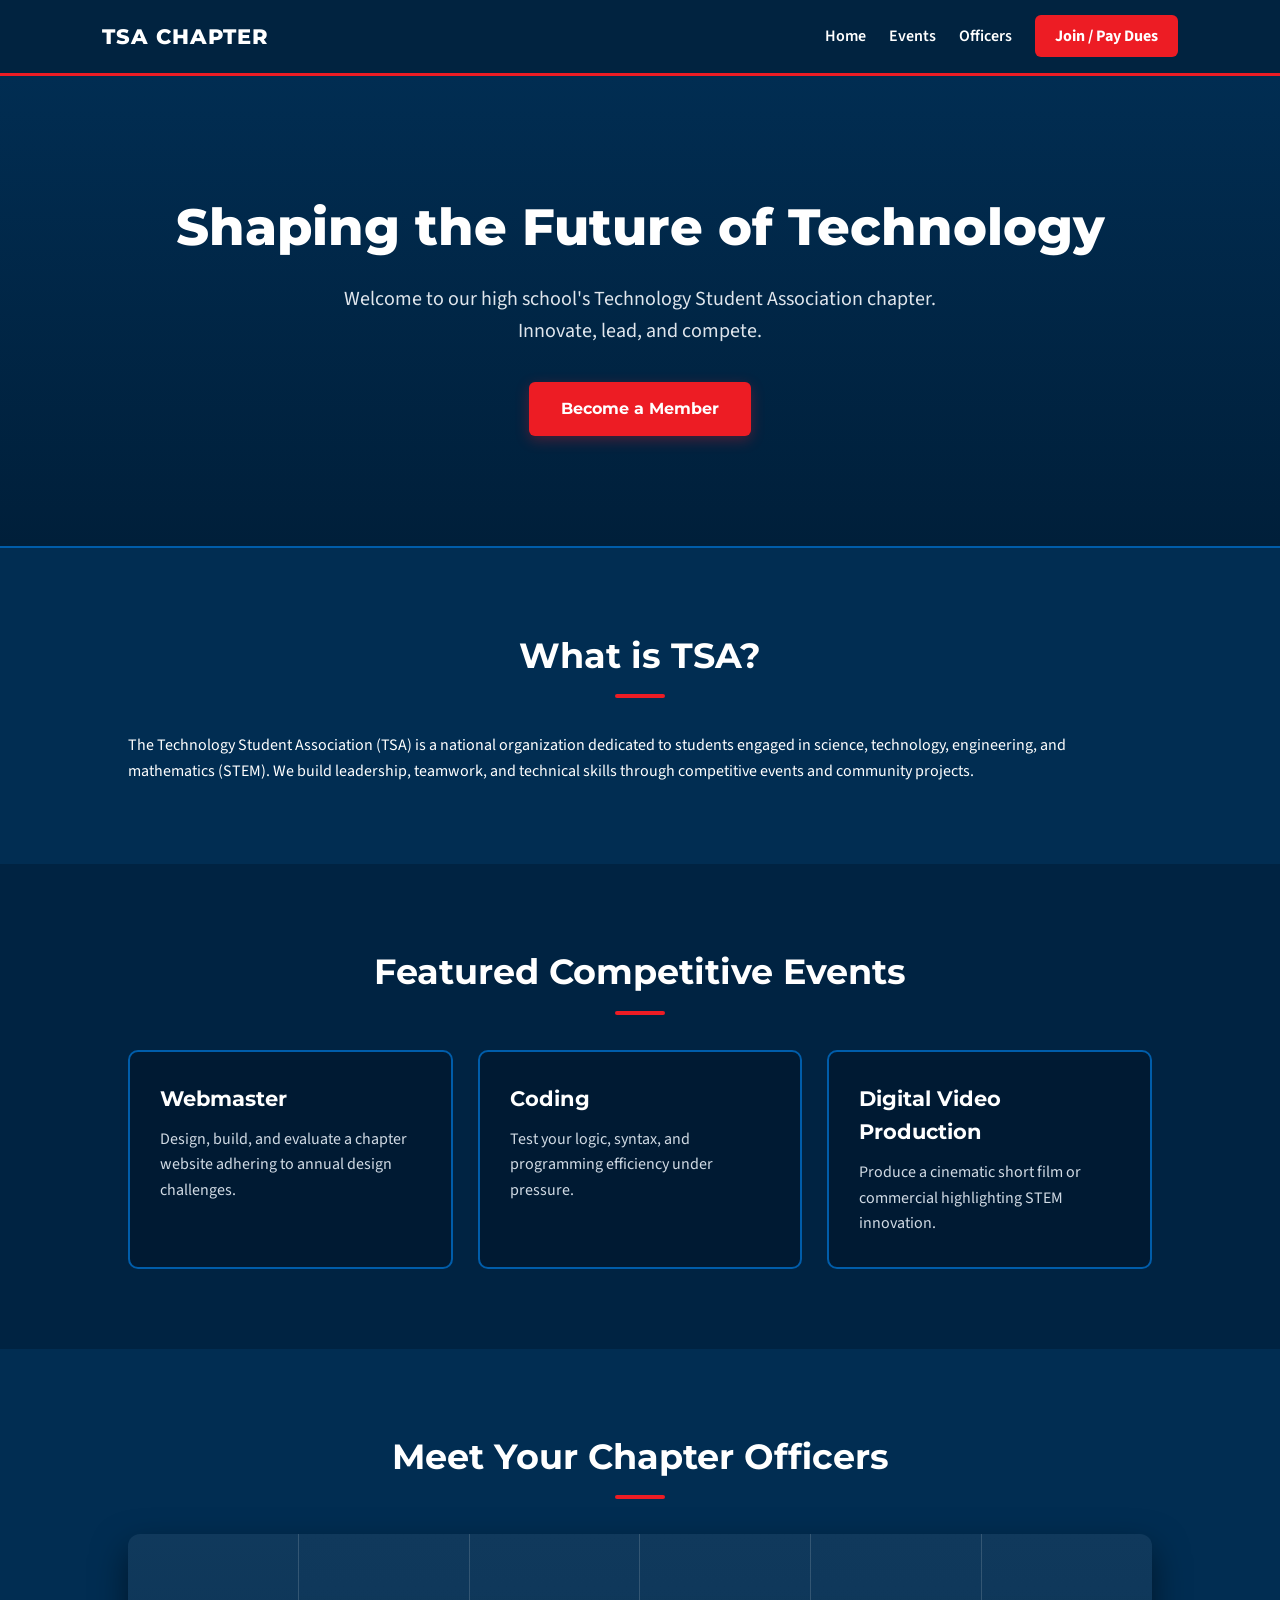
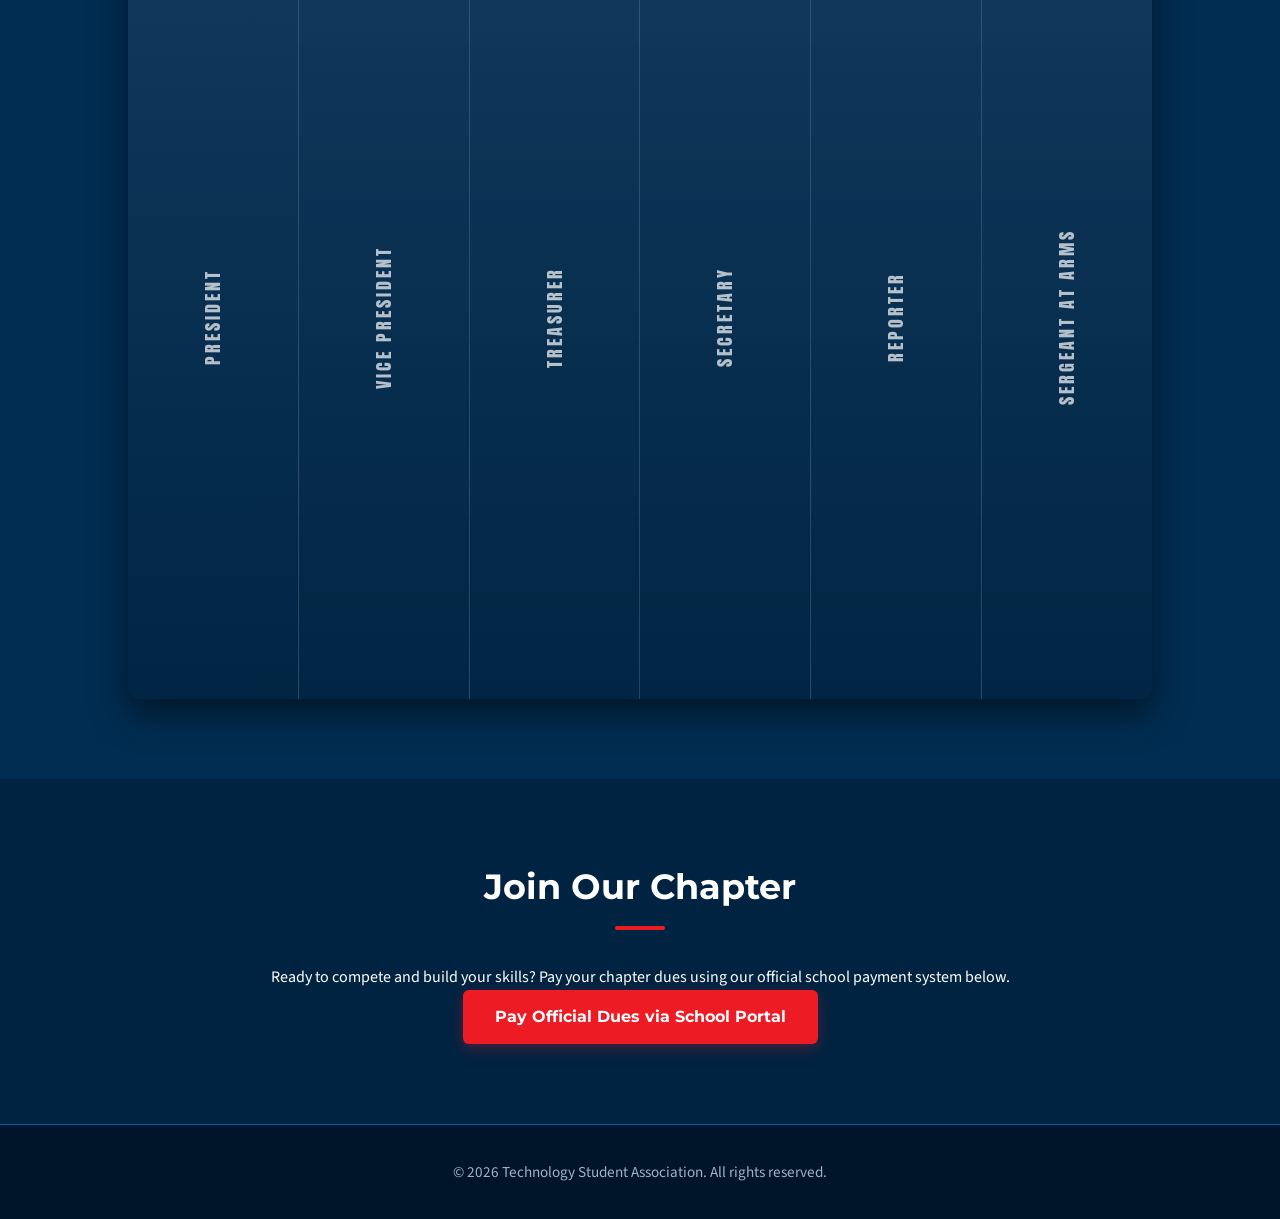
==== index.html @ 3454624b "photos" ====
<!DOCTYPE html>
<html lang="en">
<head>
    <meta charset="UTF-8">
    <meta name="viewport" content="width=device-width, initial-scale=1.0">
    <title>TSA Chapter | Technology Student Association</title>
    <link rel="stylesheet" href="style.css">
</head>
<body>

    <header>
        <div class="logo">TSA Chapter</div>
        <nav>
            <a href="index.html">Home</a>
            <a href="events.html">Events</a>
            <a href="index.html#officers">Officers</a>
            <a href="index.html#join" class="btn-join">Join / Pay Dues</a>
        </nav>
    </header>

    <section id="home" class="hero">
        <h1>Shaping the Future of Technology</h1>
        <p>Welcome to our high school's Technology Student Association chapter. Innovate, lead, and compete.</p>
        <a href="#join" class="btn-main">Become a Member</a>
    </section>

    <section id="about" class="container">
        <h2>What is TSA?</h2>
        <p>The Technology Student Association (TSA) is a national organization dedicated to students engaged in science, technology, engineering, and mathematics (STEM). We build leadership, teamwork, and technical skills through competitive events and community projects.</p>
    </section>

    <section id="events" class="container alt-bg">
        <h2>Featured Competitive Events</h2>
        <div class="grid">
            <div class="card">
                <h3>Webmaster</h3>
                <p>Design, build, and evaluate a chapter website adhering to annual design challenges.</p>
            </div>
            <div class="card">
                <h3>Coding</h3>
                <p>Test your logic, syntax, and programming efficiency under pressure.</p>
            </div>
            <div class="card">
                <h3>Digital Video Production</h3>
                <p>Produce a cinematic short film or commercial highlighting STEM innovation.</p>
            </div>
        </div>
    </section>

    <section id="officers" class="container">
        <h2>Meet Your Chapter Officers</h2>
        
        <div class="officer-showcase">
            <div class="officer" onclick="expandOfficer(this)">
                <div class="white-bar"></div>
                <div class="photo" style="background-image:url('https://images.unsplash.com/photo-1573496359142-b8d87734a5a2?auto=format&fit=crop&w=800&q=80');"></div>
                <div class="vertical-name">PRESIDENT</div>
                <div class="content">
                    <div class="title-panel">
                        <div class="name">Grace Tapia</div>
                        <div class="role">President</div>
                    </div>
                </div>
                <div class="close" onclick="event.stopPropagation(); closeOfficers()">X</div>
            </div>

            <div class="officer" onclick="expandOfficer(this)">
                <div class="white-bar"></div>
                <div class="photo" style="background-image:url('https://i.postimg.cc/PJPdHzgS/32671979-28aa-4b53-8c43-91d3067b9c12.png?auto=format&fit=crop&w=800&q=80');"></div>
                <div class="vertical-name">VICE PRESIDENT</div>
                <div class="content">
                    <div class="title-panel">
                        <div class="name">Prisha Patel</div>
                        <div class="role">Vice President</div>
                    </div>
                </div>
                <div class="close" onclick="event.stopPropagation(); closeOfficers()">X</div>
            </div>

            <div class="officer" onclick="expandOfficer(this)">
                <div class="white-bar"></div>
                <div class="photo" style="background-image:url('https://images.unsplash.com/photo-1507003211169-0a1dd7228f2d?auto=format&fit=crop&w=800&q=80');"></div>
                <div class="vertical-name">TREASURER</div>
                <div class="content">
                    <div class="title-panel">
                        <div class="name">Akshay Patel</div>
                        <div class="role">Treasurer</div>
                    </div>
                </div>
                <div class="close" onclick="event.stopPropagation(); closeOfficers()">X</div>
            </div>

            <div class="officer" onclick="expandOfficer(this)">
                <div class="white-bar"></div>
                <div class="photo" style="background-image:url('https://i.postimg.cc/9fb2qnV7/image.png?auto=format&fit=crop&w=800&q=80');"></div>
                <div class="vertical-name">SECRETARY</div>
                <div class="content">
                    <div class="title-panel">
                        <div class="name">Husain Rasool</div>
                        <div class="role">Secretary</div>
                    </div>
                </div>
                <div class="close" onclick="event.stopPropagation(); closeOfficers()">X</div>
            </div>

            <div class="officer" onclick="expandOfficer(this)">
                <div class="white-bar"></div>
                <div class="photo" style="background-image:url('https://i.postimg.cc/13mXCqK6/9e924954-4f32-4fdc-8850-41e806fdef9a.png?auto=format&fit=crop&w=800&q=80');"></div>
                <div class="vertical-name">REPORTER</div>
                <div class="content">
                    <div class="title-panel">
                        <div class="name">Akaash Patel</div>
                        <div class="role">Reporter</div>
                    </div>
                </div>
                <div class="close" onclick="event.stopPropagation(); closeOfficers()">X</div>
            </div>

            <div class="officer" onclick="expandOfficer(this)">
                <div class="white-bar"></div>
                <div class="photo" style="background-image:url('https://images.unsplash.com/photo-1534528741775-53994a69daeb?auto=format&fit=crop&w=800&q=80');"></div>
                <div class="vertical-name">SERGEANT AT ARMS</div>
                <div class="content">
                    <div class="title-panel">
                        <div class="name">Sayana Yessimseitova</div>
                        <div class="role">Sergeant At Arms</div>
                    </div>
                </div>
                <div class="close" onclick="event.stopPropagation(); closeOfficers()">X</div>
            </div>
        </div>
    </section>

    <section id="join" class="container alt-bg text-center">
        <h2>Join Our Chapter</h2>
        <p>Ready to compete and build your skills? Pay your chapter dues using our official school payment system below.</p>
        <a href="#" target="_blank" class="btn-main">Pay Official Dues via School Portal</a>
    </section>

    <footer>
        <p>&copy; 2026 Technology Student Association. All rights reserved.</p>
    </footer>

</body>
</html>
---- style.css ----
/* Import Fonts: Source Sans 3, Montserrat, and Anton */
@import url('https://fonts.googleapis.com/css2?family=Anton&family=Montserrat:wght@600;700;800&family=Source+Sans+3:ital,wght@0,300;0,400;0,600;1,400&display=swap');

/* Global Styles */
* {
    margin: 0;
    padding: 0;
    box-sizing: border-box;
}

body {
    background-color: #012d52; /* Primary Deep Blue Background */
    color: #ffffff;            /* White Main Text */
    font-family: 'Source Sans 3', -apple-system, BlinkMacSystemFont, sans-serif;
    line-height: 1.6;
}

/* Headings use the Proxima Nova style font */
h1, h2, h3, h4, h5, h6, .logo {
    font-family: 'Montserrat', -apple-system, BlinkMacSystemFont, sans-serif;
}

/* Header & Navigation */
header {
    display: flex;
    justify-content: space-between;
    align-items: center;
    padding: 20px 8%;
    background-color: #012340; /* Slightly darker shade for header contrast */
    border-bottom: 3px solid #ed1c24; /* Red Accent Line */
    position: sticky;
    top: 0;
    z-index: 100;
}

.logo {
    font-weight: 800;
    font-size: 1.3rem;
    color: #ffffff;
    letter-spacing: 1px;
    text-transform: uppercase;
}

nav a {
    color: #ffffff;
    text-decoration: none;
    margin-left: 20px;
    font-size: 1rem;
    font-weight: 600;
    transition: color 0.2s ease;
}

nav a:hover {
    color: #ed1c24; /* Red hover accent */
}

.btn-join {
    background-color: #ed1c24; /* Primary Red Accent */
    color: #ffffff !important;
    padding: 10px 20px;
    border-radius: 6px;
    font-weight: 700;
    transition: background 0.2s ease, transform 0.2s ease;
}

.btn-join:hover {
    background-color: #c4131a;
    transform: translateY(-1px);
}

/* Hero Section */
.hero {
    padding: 110px 20px;
    text-align: center;
    background: linear-gradient(180deg, #012d52 0%, #001f3a 100%);
    border-bottom: 2px solid #005daa; /* Secondary Blue Accent */
}

.hero h1 {
    font-size: 3.2rem;
    font-weight: 800;
    margin-bottom: 15px;
    color: #ffffff;
}

.hero p {
    font-size: 1.25rem;
    color: #e0e6ed;
    max-width: 650px;
    margin: 0 auto 35px auto;
}

/* Buttons */
.btn-main {
    display: inline-block;
    background-color: #ed1c24; /* Red Accent */
    color: #ffffff;
    padding: 14px 32px;
    border-radius: 6px;
    text-decoration: none;
    font-family: 'Montserrat', sans-serif;
    font-weight: 700;
    font-size: 1rem;
    box-shadow: 0 4px 14px rgba(237, 28, 36, 0.3);
    transition: background 0.2s ease, transform 0.2s ease;
}

.btn-main:hover {
    background-color: #c4131a;
    transform: translateY(-2px);
}

/* Containers & Layout */
.container {
    padding: 80px 10%;
}

.alt-bg {
    background-color: #002342; /* Soft contrast tone for sections */
}

.text-center {
    text-align: center;
}

h2 {
    font-size: 2.2rem;
    font-weight: 700;
    margin-bottom: 35px;
    text-align: center;
    color: #ffffff;
    position: relative;
}

/* Red accent bar under section titles */
h2::after {
    content: '';
    display: block;
    width: 50px;
    height: 4px;
    background-color: #ed1c24;
    margin: 10px auto 0 auto;
    border-radius: 2px;
}

/* Cards Grid */
.grid {
    display: grid;
    grid-template-columns: repeat(auto-fit, minmax(280px, 1fr));
    gap: 25px;
}

.card {
    background-color: #001a33;
    padding: 30px;
    border-radius: 10px;
    border: 2px solid #005daa; /* Secondary Blue Accent Border */
    transition: transform 0.2s ease, border-color 0.2s ease, box-shadow 0.2s ease;
}

.card:hover {
    transform: translateY(-4px);
    border-color: #ed1c24; /* Switches to Red Accent on hover */
    box-shadow: 0 8px 20px rgba(0, 0, 0, 0.3);
}

.card h3 {
    margin-bottom: 12px;
    color: #ffffff;
    font-size: 1.3rem;
}

.card p {
    color: #d1dbe5;
    font-size: 1rem;
}

/* Footer */
footer {
    text-align: center;
    padding: 35px;
    background-color: #001529;
    color: #a0b2c6;
    font-size: 0.95rem;
    border-top: 1px solid #005daa;
}

/* --- New Event Page Specific Styles --- */

/* Utility Classes for JS toggling */
.hidden {
    display: none !important;
}

.fade-enter {
    animation: fadeIn 0.4s ease-out forwards;
}

@keyframes fadeIn {
    from {
        opacity: 0;
        transform: translateY(15px);
    }
    to {
        opacity: 1;
        transform: translateY(0);
    }
}

/* Category Card Click State */
.category-card {
    cursor: pointer;
}

/* The Red Accent Tag */
.tag-red {
    display: inline-block;
    background-color: #ed1c24;
    color: #ffffff;
    padding: 4px 10px;
    border-radius: 4px;
    font-size: 0.75rem;
    font-weight: 800;
    letter-spacing: 0.5px;
    margin-bottom: 15px;
    text-transform: uppercase;
}

/* Event Specific Details (Bullet Points) */
.event-details p {
    font-size: 0.95rem;
    margin-bottom: 8px;
    line-height: 1.4;
    color: #d1dbe5;
}

.event-details strong {
    color: #ffffff;
}

/* Back Button */
.back-btn {
    background: none;
    border: none;
    color: #005daa;
    font-size: 1.1rem;
    cursor: pointer;
    font-family: 'Montserrat', sans-serif;
    font-weight: 700;
    margin-bottom: 25px;
    transition: color 0.2s ease, transform 0.2s ease;
}

.back-btn:hover {
    color: #ed1c24;
    transform: translateX(-4px);
}

/* --- Cinematic Officer Showcase --- */
.officer-showcase {
    display: flex;
    width: 100%;
    height: 85vh; /* 85% of the screen height */
    border-radius: 12px;
    overflow: hidden;
    box-shadow: 0 15px 35px rgba(0,0,0,0.5);
}

.officer {
    flex: 1;
    position: relative;
    overflow: hidden;
    cursor: pointer;
    transition: flex .55s cubic-bezier(.77,0,.18,1);
    background: linear-gradient(180deg, rgba(255,255,255,.06), rgba(0,0,0,.18));
    border-left: 1px solid rgba(255,255,255,.15);
}

.officer:first-child {
    border-left: none;
}

/* Expand on Hover OR Click */
.officer:hover, .officer.active {
    flex: 4;
}

.officer.inactive {
    flex: .65;
}

.photo {
    position: absolute;
    inset: 0;
    background-size: cover;
    background-position: center 20%;
    filter: brightness(.55) grayscale(40%);
    transition: .45s;
    z-index: 1;
}

/* Adjust photo brightness when expanded */
.officer:hover .photo, .officer.active .photo {
    filter: brightness(.45) grayscale(0%);
}

.white-bar {
    position: absolute;
    left: 0;
    top: 0;
    width: 4px;
    height: 100%;
    background: #ed1c24; /* Swapped to TSA Red */
    opacity: 0;
    transition: .3s;
    z-index: 2;
}

/* Hide the red bar when expanded */
.officer:hover .white-bar, .officer.active .white-bar {
    opacity: 0;
}

.vertical-name {
    position: absolute;
    left: 50%;
    top: 50%;
    transform: translate(-50%,-50%) rotate(-90deg);
    white-space: nowrap;
    font-family: 'Anton', sans-serif;
    letter-spacing: 3px;
    font-size: 1.1rem;
    color: rgba(255,255,255,.7);
    transition: .35s;
    pointer-events: none;
    z-index: 2;
}

/* Hide the vertical role text when expanded */
.officer:hover .vertical-name, .officer.active .vertical-name {
    opacity: 0;
}

.content {
    position: absolute;
    left: 0;
    right: 0;
    bottom: 0;
    opacity: 0;
    transition: .35s;
    pointer-events: none;
    z-index: 3;
    transform: translateY(20px);
}

/* Reveal the Name/Role panel when expanded */
.officer:hover .content, .officer.active .content {
    opacity: 1;
    pointer-events: auto;
    transform: translateY(0);
}

.title-panel {
    background: rgba(1, 45, 82, 0.95); /* TSA Dark Blue */
    padding: 20px;
    border-top: 3px solid #ed1c24;
}

.title-panel .name {
    font-family: 'Anton', sans-serif;
    color: white;
    font-size: 2rem;
    letter-spacing: 1.5px;
    text-transform: uppercase;
    line-height: 1;
}

.title-panel .role {
    font-family: 'Montserrat', sans-serif;
    font-weight: 700;
    margin-top: 5px;
    font-size: 0.85rem;
    letter-spacing: 3px;
    text-transform: uppercase;
    color: #ed1c24; /* Red accent */
}

.close {
    position: absolute;
    top: 15px;
    right: 15px;
    width: 35px;
    height: 35px;
    border-radius: 50%;
    background: #ed1c24;
    color: white;
    display: flex;
    align-items: center;
    justify-content: center;
    font-family: 'Montserrat', sans-serif;
    font-size: 16px;
    font-weight: bold;
    opacity: 0;
    transition: .3s;
    z-index: 4;
    cursor: pointer;
    box-shadow: 0 4px 10px rgba(0,0,0,0.3);
}

.officer.active .close {
    opacity: 1;
}
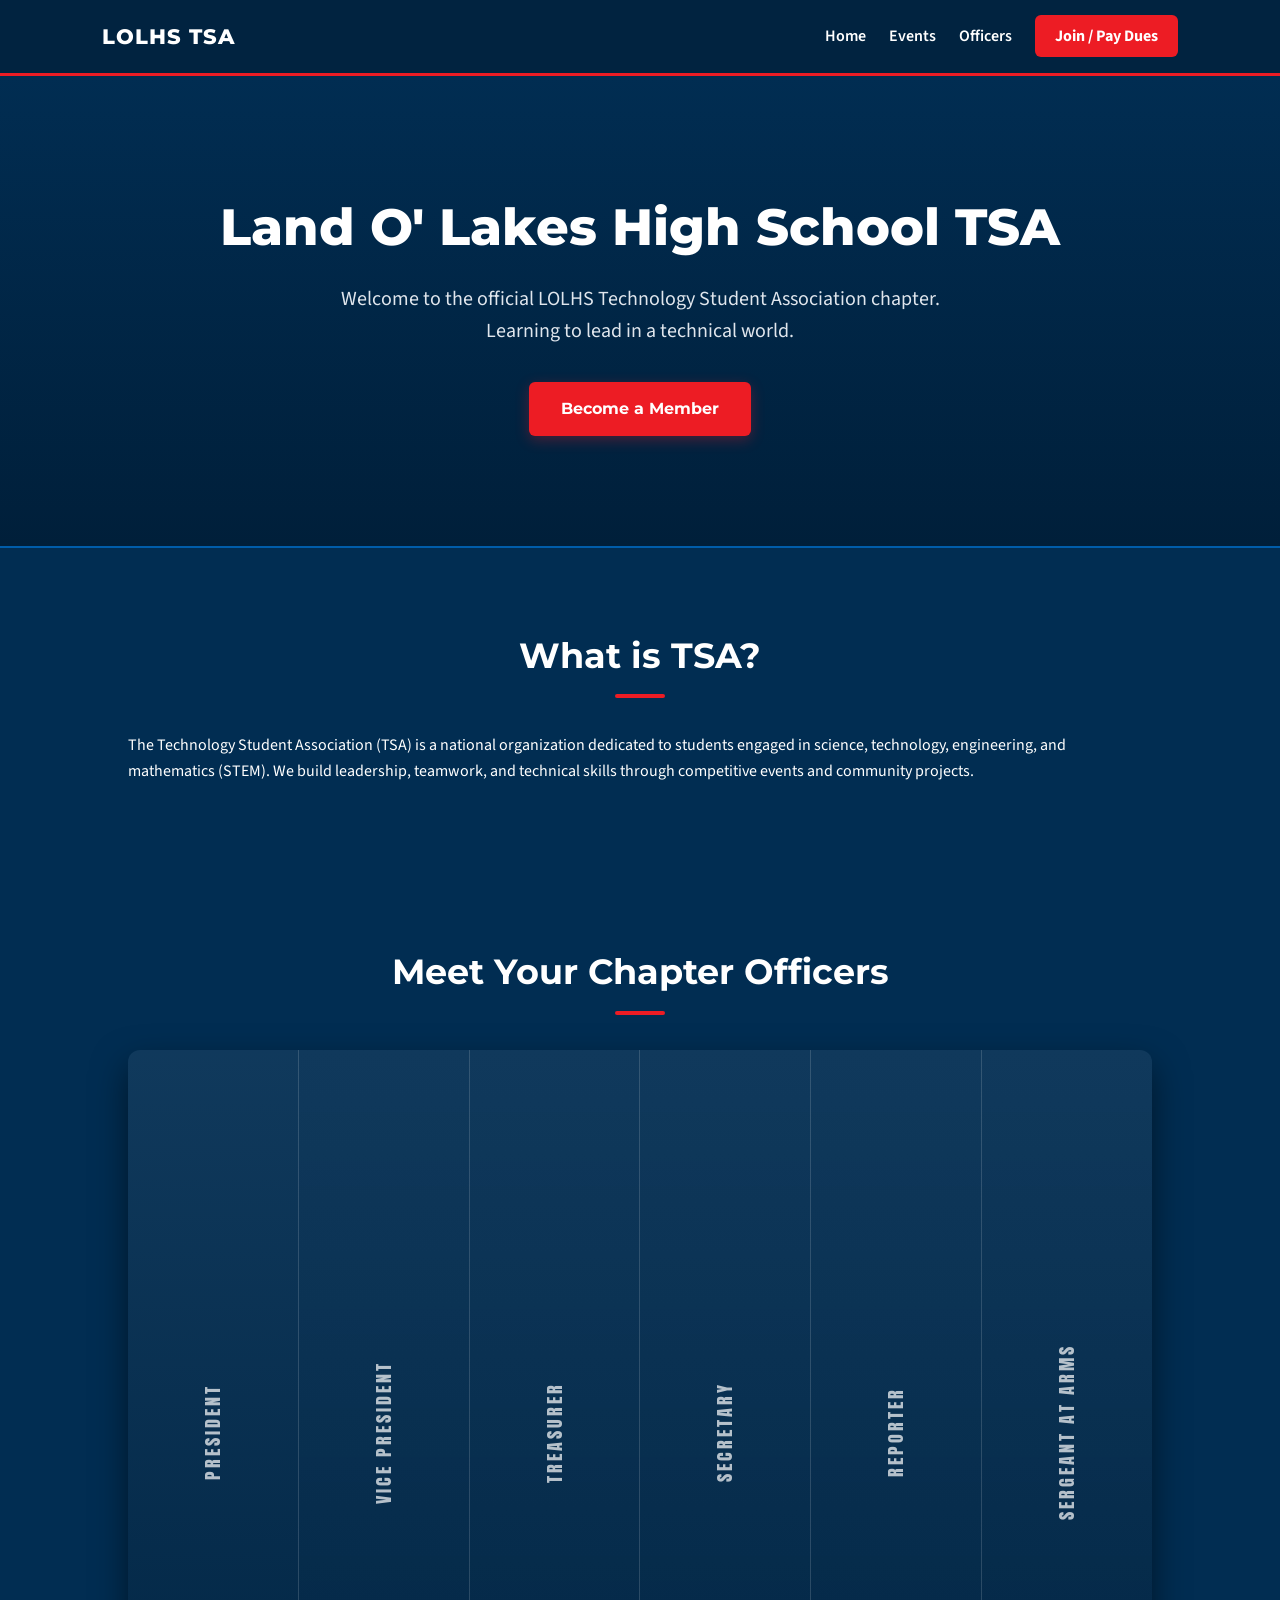
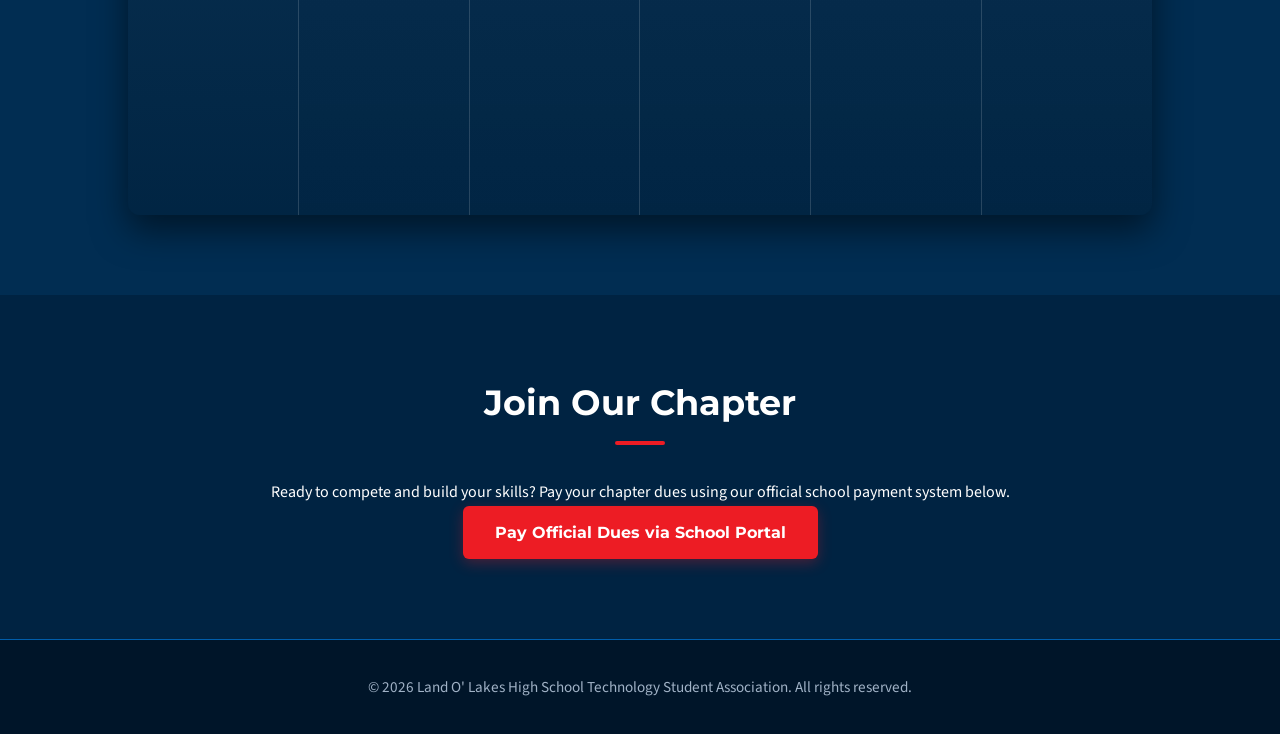
==== commit 5f67917e: "rebranded" ====
--- a/index.html
+++ b/index.html
@@ -3,13 +3,13 @@
 <head>
     <meta charset="UTF-8">
     <meta name="viewport" content="width=device-width, initial-scale=1.0">
-    <title>TSA Chapter | Technology Student Association</title>
+    <title>LOLHS TSA | Land O' Lakes High School</title>
     <link rel="stylesheet" href="style.css">
 </head>
 <body>
 
     <header>
-        <div class="logo">TSA Chapter</div>
+        <div class="logo">LOLHS TSA</div>
         <nav>
             <a href="index.html">Home</a>
             <a href="events.html">Events</a>
@@ -19,32 +19,14 @@
     </header>
 
     <section id="home" class="hero">
-        <h1>Shaping the Future of Technology</h1>
-        <p>Welcome to our high school's Technology Student Association chapter. Innovate, lead, and compete.</p>
+        <h1>Land O' Lakes High School TSA</h1>
+        <p>Welcome to the official LOLHS Technology Student Association chapter. Learning to lead in a technical world.</p>
         <a href="#join" class="btn-main">Become a Member</a>
     </section>
 
     <section id="about" class="container">
         <h2>What is TSA?</h2>
         <p>The Technology Student Association (TSA) is a national organization dedicated to students engaged in science, technology, engineering, and mathematics (STEM). We build leadership, teamwork, and technical skills through competitive events and community projects.</p>
-    </section>
-
-    <section id="events" class="container alt-bg">
-        <h2>Featured Competitive Events</h2>
-        <div class="grid">
-            <div class="card">
-                <h3>Webmaster</h3>
-                <p>Design, build, and evaluate a chapter website adhering to annual design challenges.</p>
-            </div>
-            <div class="card">
-                <h3>Coding</h3>
-                <p>Test your logic, syntax, and programming efficiency under pressure.</p>
-            </div>
-            <div class="card">
-                <h3>Digital Video Production</h3>
-                <p>Produce a cinematic short film or commercial highlighting STEM innovation.</p>
-            </div>
-        </div>
     </section>
 
     <section id="officers" class="container">
@@ -138,7 +120,7 @@
     </section>
 
     <footer>
-        <p>&copy; 2026 Technology Student Association. All rights reserved.</p>
+        <p>&copy; 2026 Land O' Lakes High School Technology Student Association. All rights reserved.</p>
     </footer>
 
 </body>
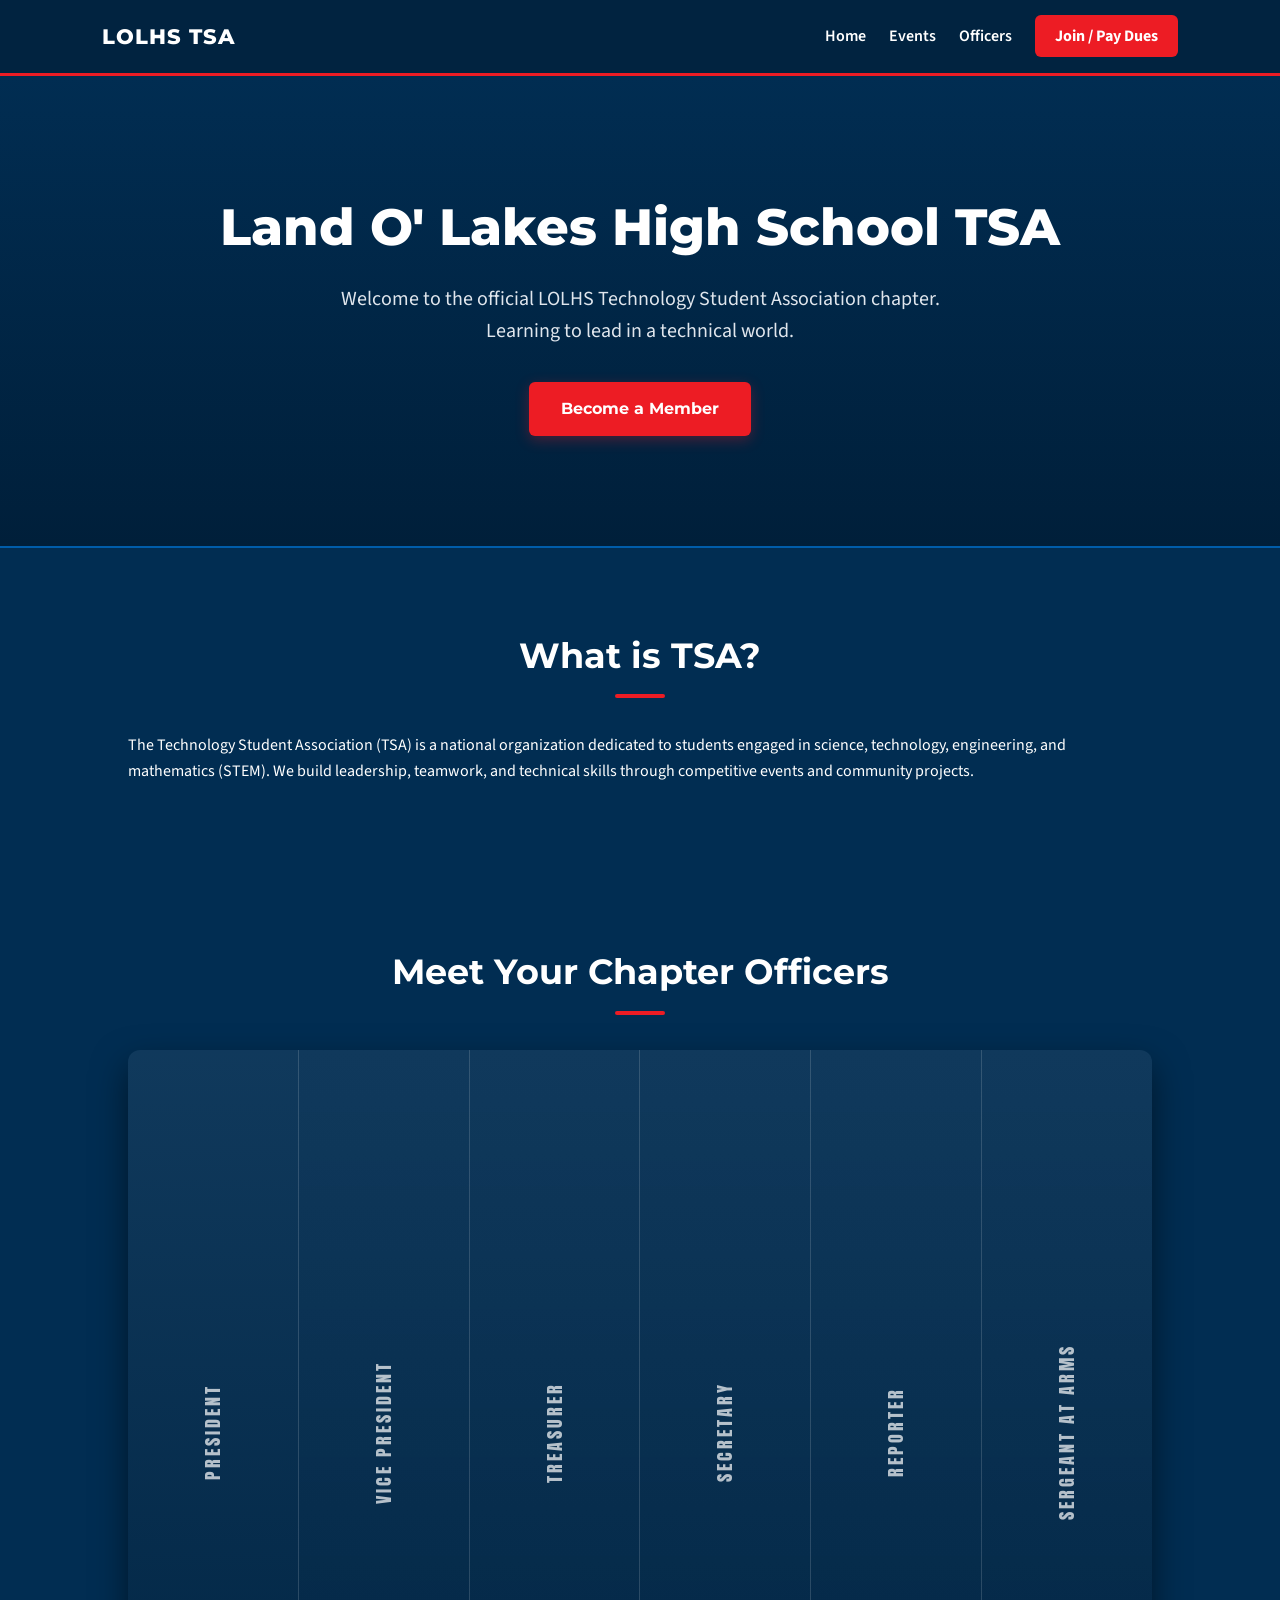
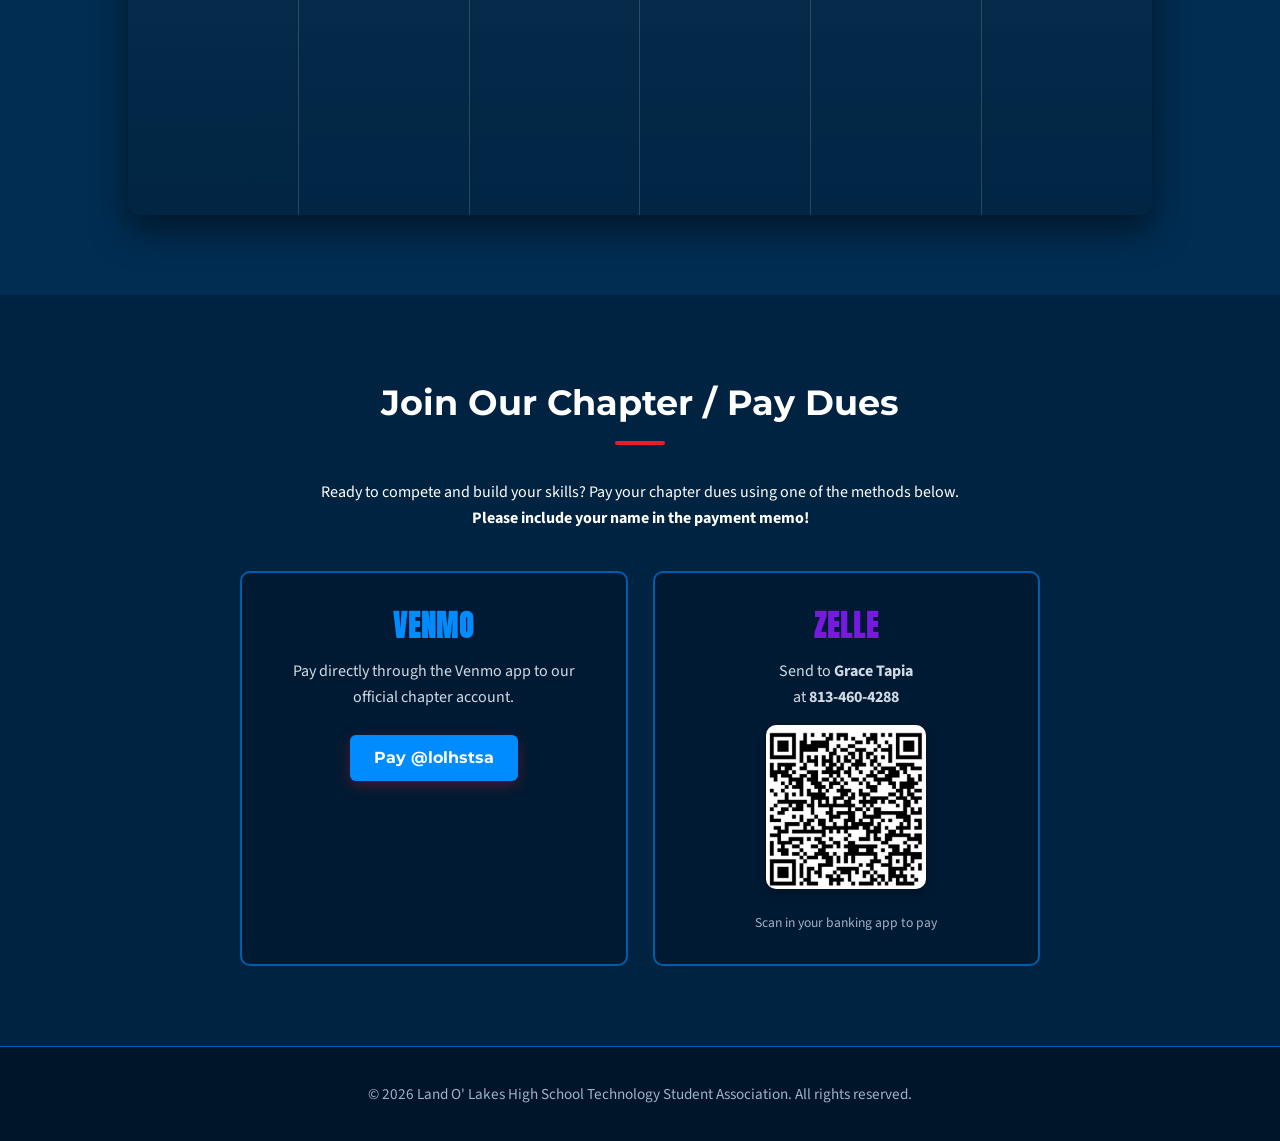
==== commit 9ba30c07: "major" ====
--- a/index.html
+++ b/index.html
@@ -1,11 +1,14 @@
 <!DOCTYPE html>
 <html lang="en">
-<head>
-    <meta charset="UTF-8">
-    <meta name="viewport" content="width=device-width, initial-scale=1.0">
-    <title>LOLHS TSA | Land O' Lakes High School</title>
-    <link rel="stylesheet" href="style.css">
-</head>
+    <head>
+        <meta charset="UTF-8">
+        <meta name="viewport" content="width=device-width, initial-scale=1.0">
+        <title>LOLHS TSA | Land O' Lakes High School</title>
+        
+        <link rel="icon" type="image/png" href="favicon.png">
+        
+        <link rel="stylesheet" href="style.css">
+    </head>
 <body>
 
     <header>
@@ -114,9 +117,23 @@
     </section>
 
     <section id="join" class="container alt-bg text-center">
-        <h2>Join Our Chapter</h2>
-        <p>Ready to compete and build your skills? Pay your chapter dues using our official school payment system below.</p>
-        <a href="#" target="_blank" class="btn-main">Pay Official Dues via School Portal</a>
+        <h2>Join Our Chapter / Pay Dues</h2>
+        <p>Ready to compete and build your skills? Pay your chapter dues using one of the methods below. <br><strong>Please include your name in the payment memo!</strong></p>
+        
+        <div class="grid" style="max-width: 800px; margin: 40px auto 0;">
+            <div class="card">
+                <h3 style="color: #008CFF; font-family: 'Anton', sans-serif; letter-spacing: 1px; font-size: 1.8rem; margin-bottom: 10px;">VENMO</h3>
+                <p style="margin-bottom: 25px;">Pay directly through the Venmo app to our official chapter account.</p>
+                <a href="https://venmo.com/u/lolhstsa" target="_blank" class="btn-main" style="background-color: #008CFF; padding: 10px 24px;">Pay @lolhstsa</a>
+            </div>
+
+            <div class="card">
+                <h3 style="color: #741bdf; font-family: 'Anton', sans-serif; letter-spacing: 1px; font-size: 1.8rem; margin-bottom: 10px;">ZELLE</h3>
+                <p>Send to <strong>Grace Tapia</strong><br>at <strong>813-460-4288</strong></p>
+                <img src="zelle.jpg" alt="Zelle QR Code" style="width: 160px; margin: 15px auto; border-radius: 10px; box-shadow: 0 4px 10px rgba(0,0,0,0.3);">
+                <p style="font-size: 0.85rem; color: #a0b2c6;">Scan in your banking app to pay</p>
+            </div>
+        </div>
     </section>
 
     <footer>
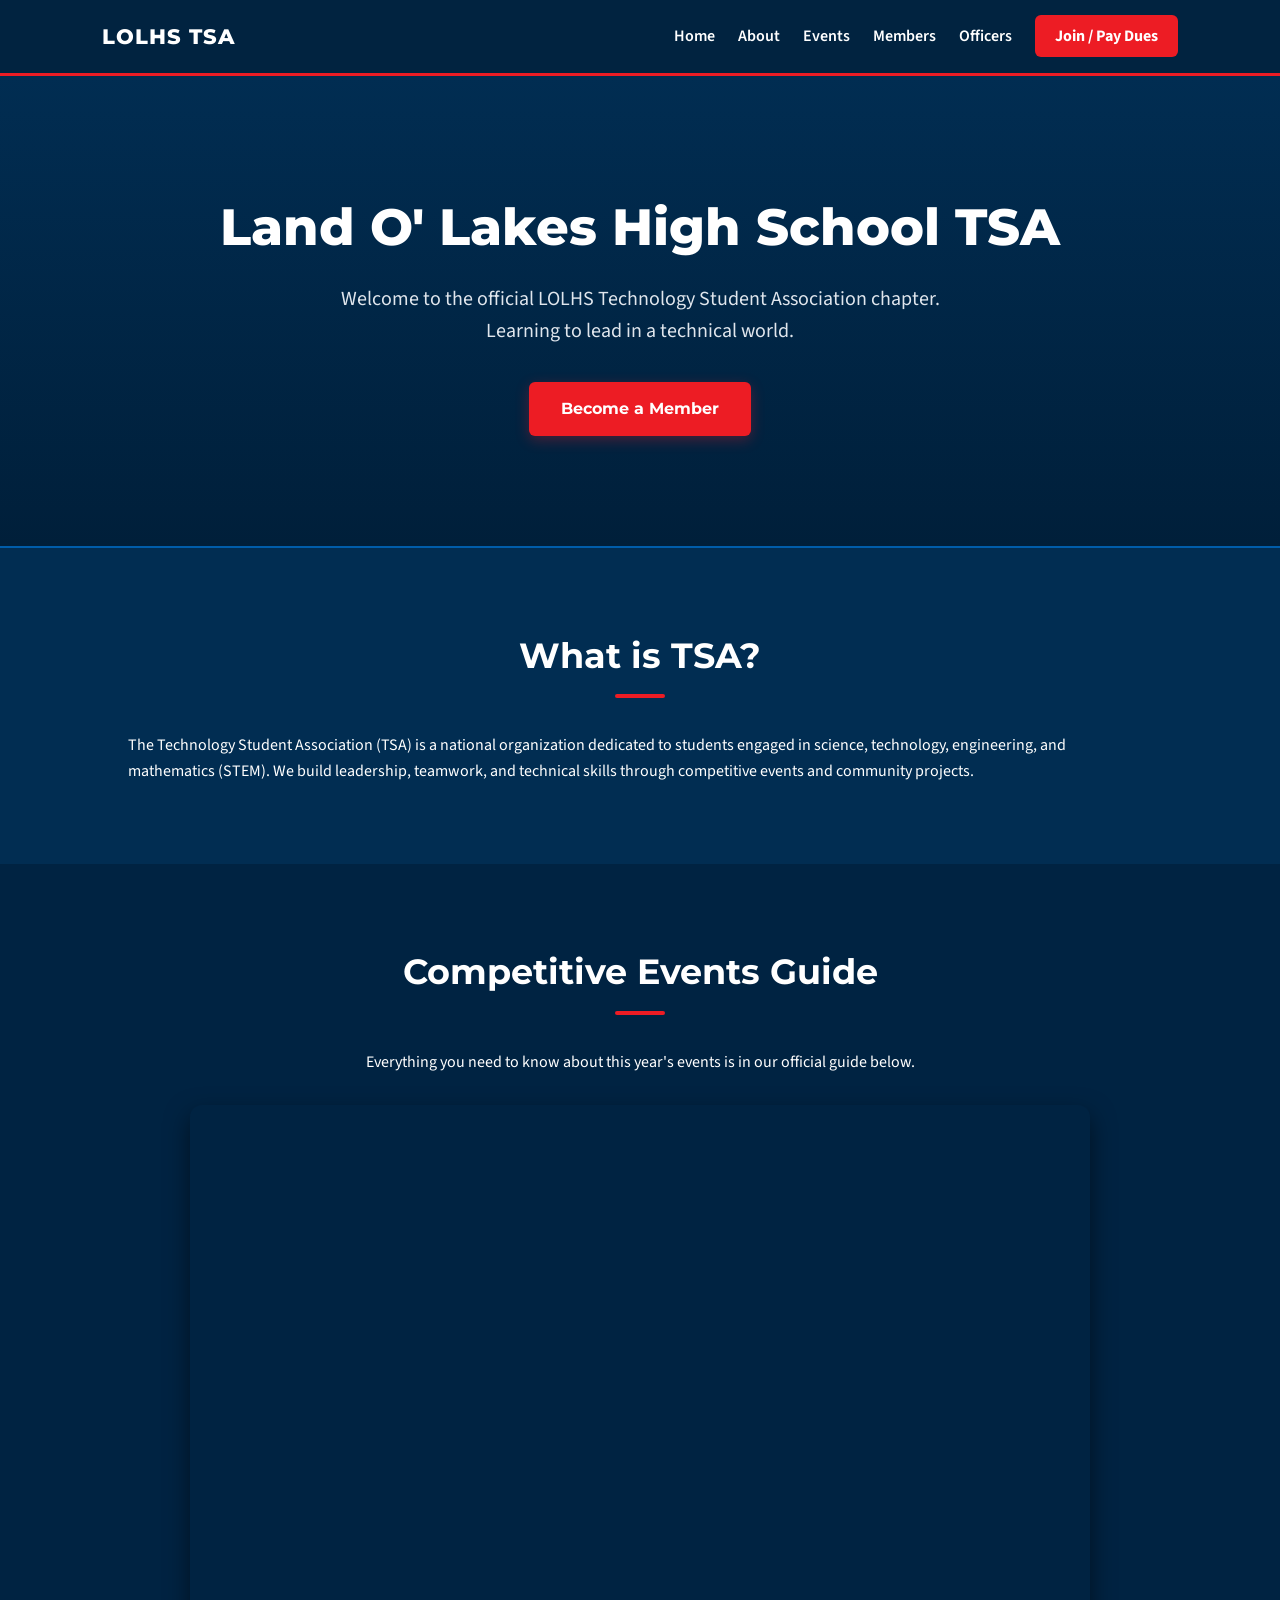
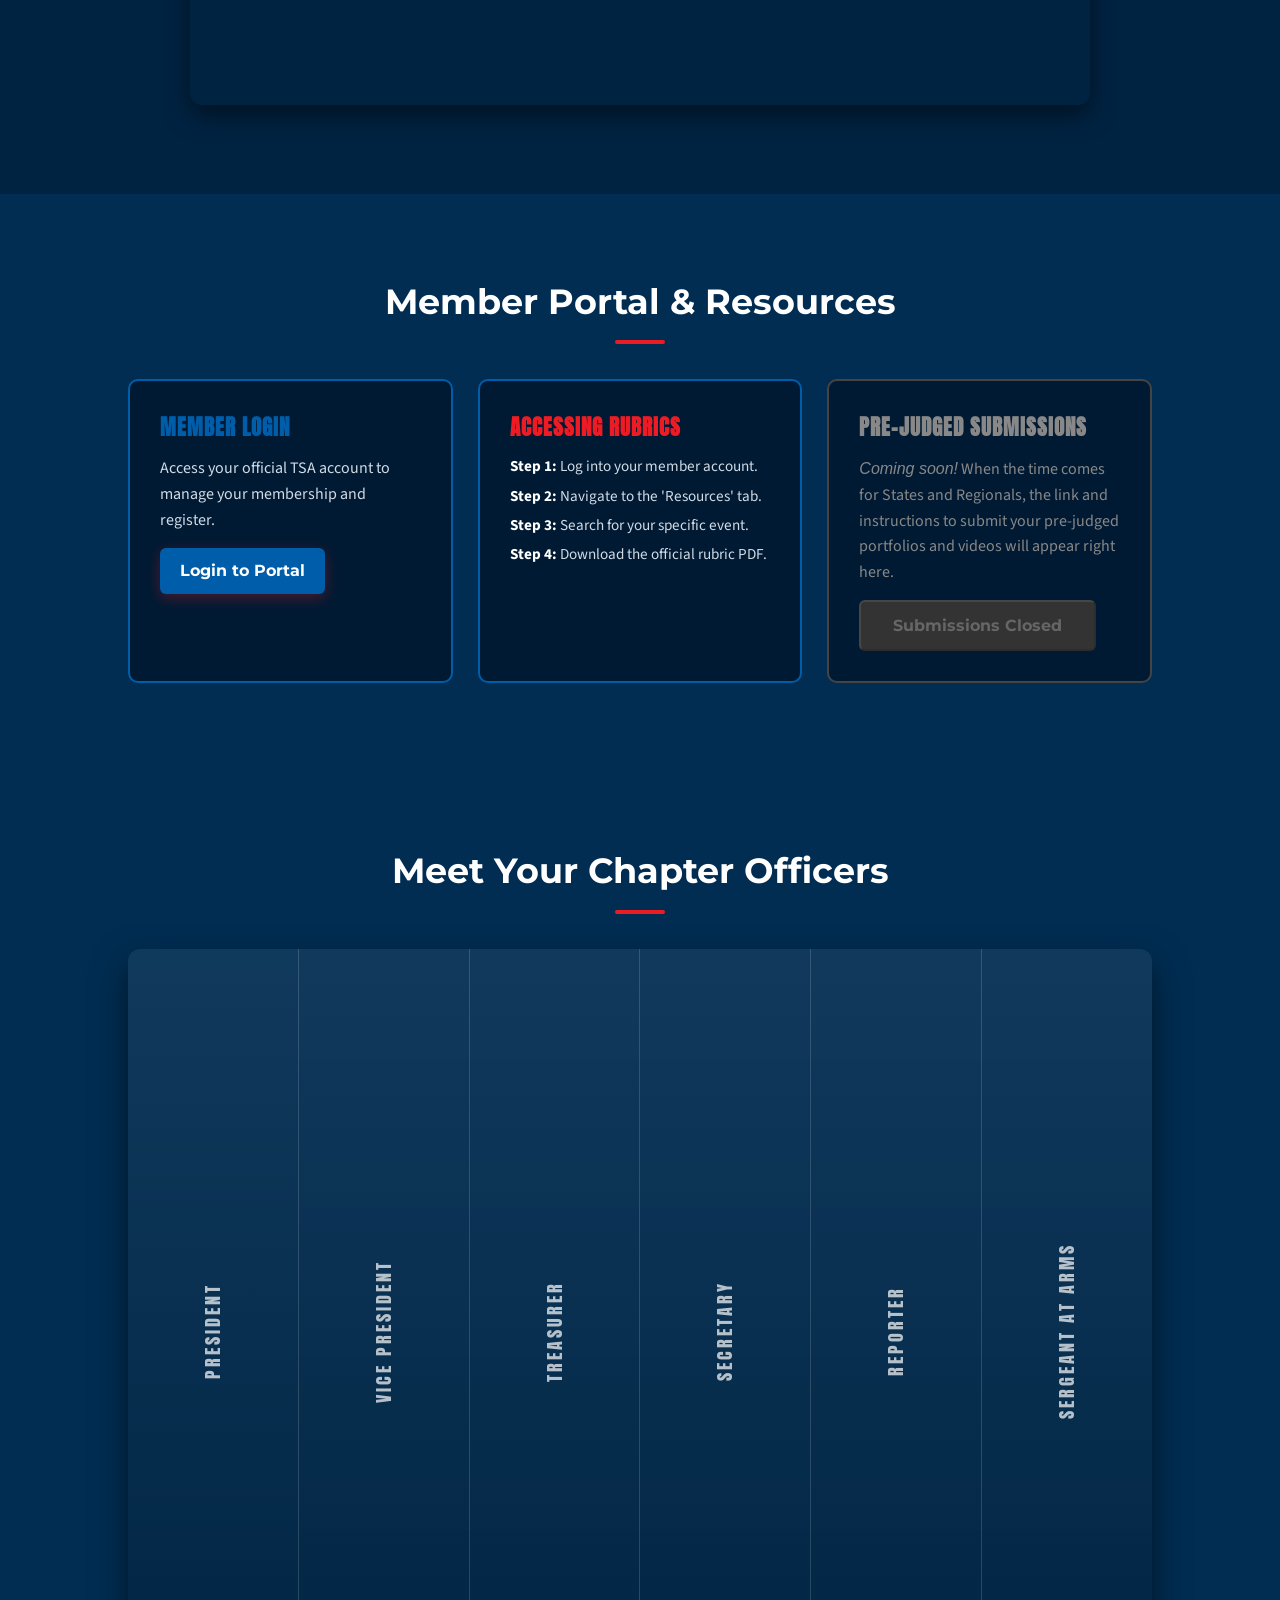
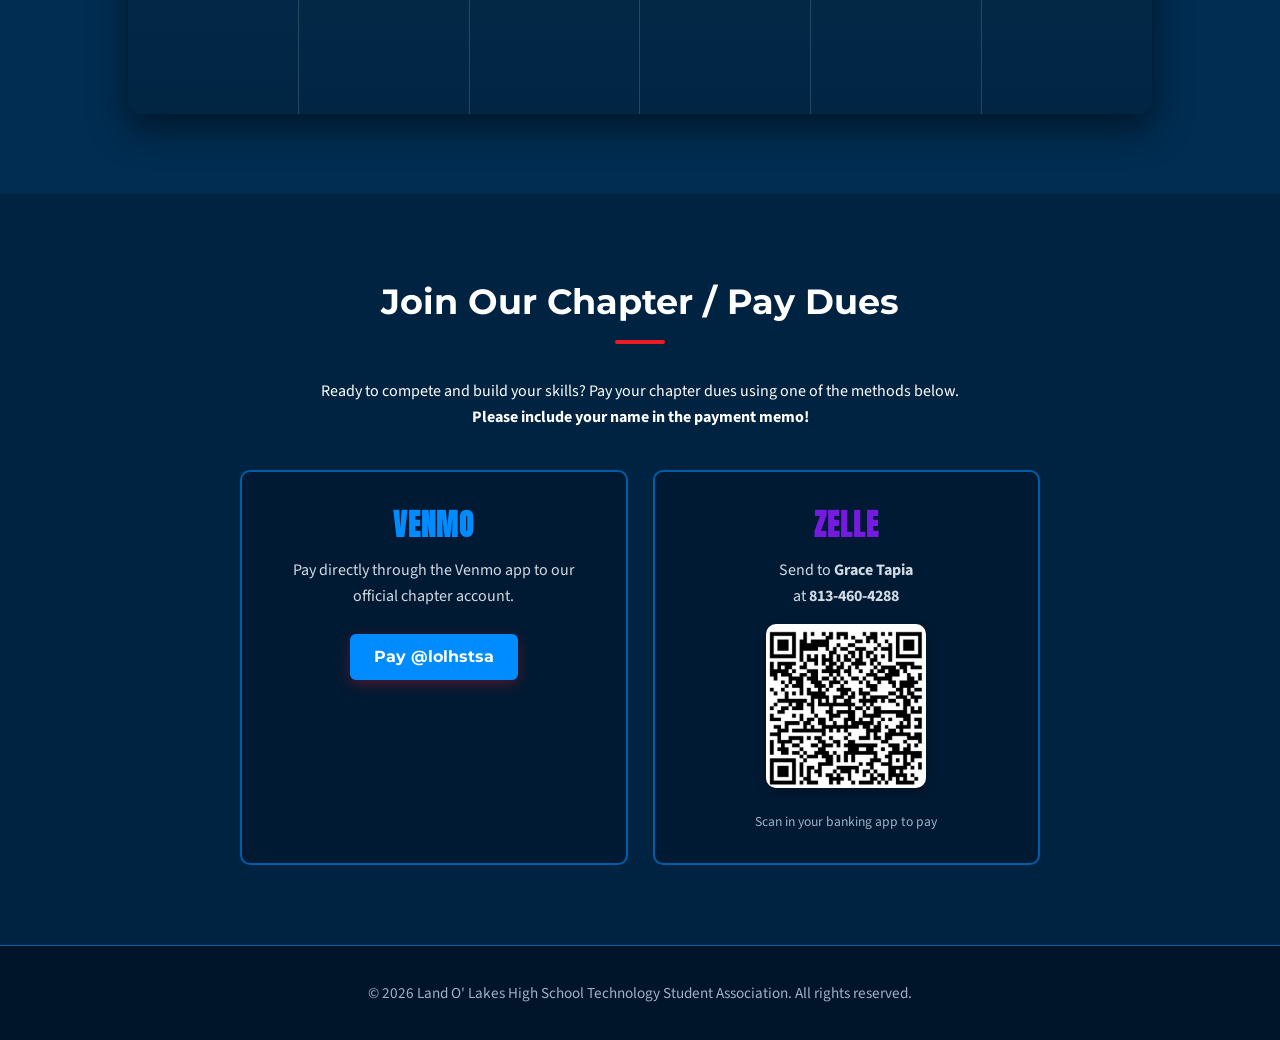
==== commit a122ca2a: "update by prisha n grace" ====
--- a/index.html
+++ b/index.html
@@ -14,10 +14,12 @@
     <header>
         <div class="logo">LOLHS TSA</div>
         <nav>
-            <a href="index.html">Home</a>
-            <a href="events.html">Events</a>
-            <a href="index.html#officers">Officers</a>
-            <a href="index.html#join" class="btn-join">Join / Pay Dues</a>
+            <a href="#home">Home</a>
+            <a href="#about">About</a>
+            <a href="#events-pdf">Events</a>
+            <a href="#members">Members</a>
+            <a href="#officers">Officers</a>
+            <a href="#join" class="btn-join">Join / Pay Dues</a>
         </nav>
     </header>
 
@@ -30,6 +32,46 @@
     <section id="about" class="container">
         <h2>What is TSA?</h2>
         <p>The Technology Student Association (TSA) is a national organization dedicated to students engaged in science, technology, engineering, and mathematics (STEM). We build leadership, teamwork, and technical skills through competitive events and community projects.</p>
+    </section>
+
+    <section id="events-pdf" class="container alt-bg text-center">
+        <h2>Competitive Events Guide</h2>
+        <p style="margin-bottom: 30px;">Everything you need to know about this year's events is in our official guide below.</p>
+        
+        <div class="embed-container">
+            <iframe loading="lazy" style="width: 100%; max-width: 900px; height: 600px; border: none; border-radius: 12px; box-shadow: 0 10px 25px rgba(0,0,0,0.5);"
+                src="https://www.canva.com/design/DAxxxxxx/view?embed" allowfullscreen="allowfullscreen" allow="fullscreen">
+            </iframe>
+        </div>
+    </section>
+
+    <section id="members" class="container">
+        <h2>Member Portal & Resources</h2>
+        <div class="grid">
+            
+            <div class="card">
+                <h3 style="color: #005daa; font-family: 'Anton', sans-serif; letter-spacing: 1px;">MEMBER LOGIN</h3>
+                <p>Access your official TSA account to manage your membership and register.</p>
+                <a href="#" target="_blank" class="btn-main" style="margin-top: 15px; background-color: #005daa; padding: 10px 20px;">Login to Portal</a>
+            </div>
+
+            <div class="card">
+                <h3 style="color: #ed1c24; font-family: 'Anton', sans-serif; letter-spacing: 1px;">ACCESSING RUBRICS</h3>
+                <div class="event-details" style="margin-top: 10px;">
+                    <p><strong>Step 1:</strong> Log into your member account.</p>
+                    <p><strong>Step 2:</strong> Navigate to the 'Resources' tab.</p>
+                    <p><strong>Step 3:</strong> Search for your specific event.</p>
+                    <p><strong>Step 4:</strong> Download the official rubric PDF.</p>
+                </div>
+            </div>
+
+            <div class="card" style="border-color: #444;">
+                <h3 style="color: #888; font-family: 'Anton', sans-serif; letter-spacing: 1px;">PRE-JUDGED SUBMISSIONS</h3>
+                <p style="color: #888;"><em>Coming soon!</em> When the time comes for States and Regionals, the link and instructions to submit your pre-judged portfolios and videos will appear right here.</p>
+                <button class="btn-main" style="margin-top: 15px; background-color: #333; color: #666; cursor: not-allowed; box-shadow: none;" disabled>Submissions Closed</button>
+            </div>
+
+        </div>
     </section>
 
     <section id="officers" class="container">
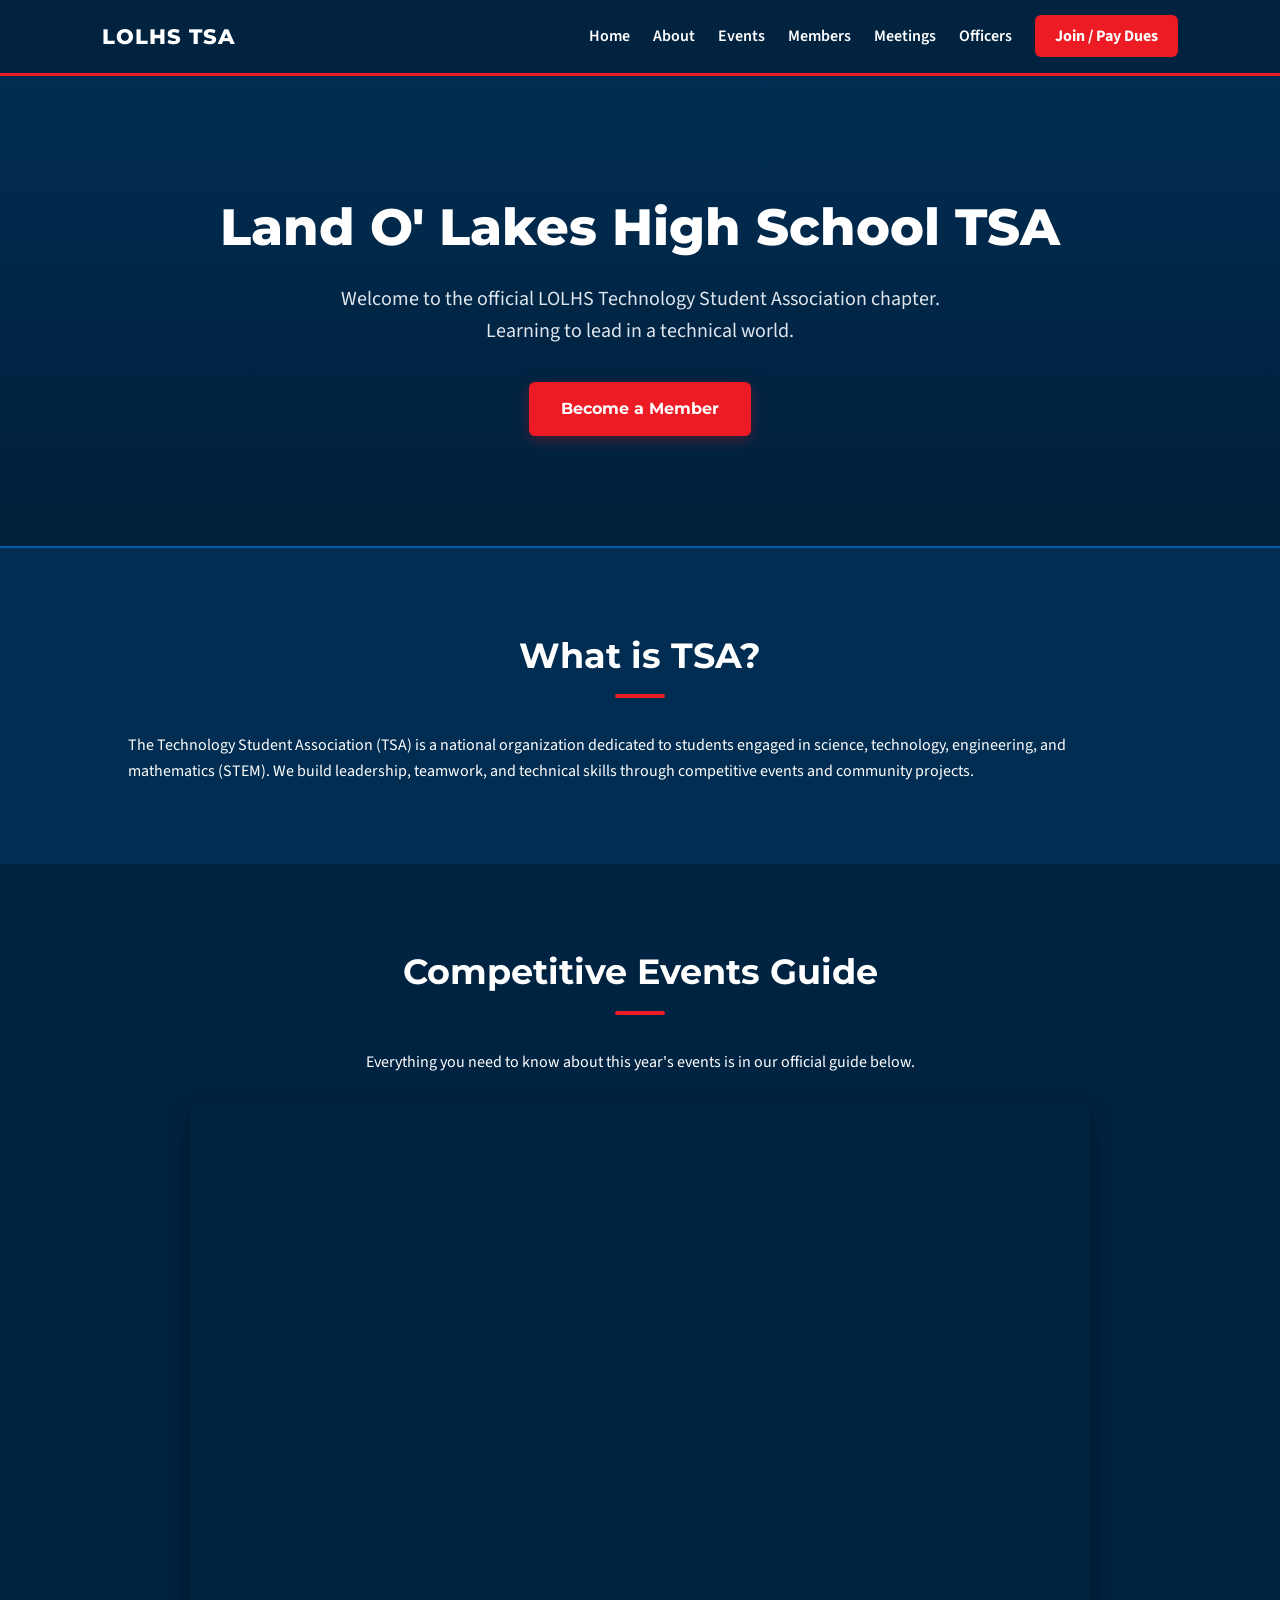
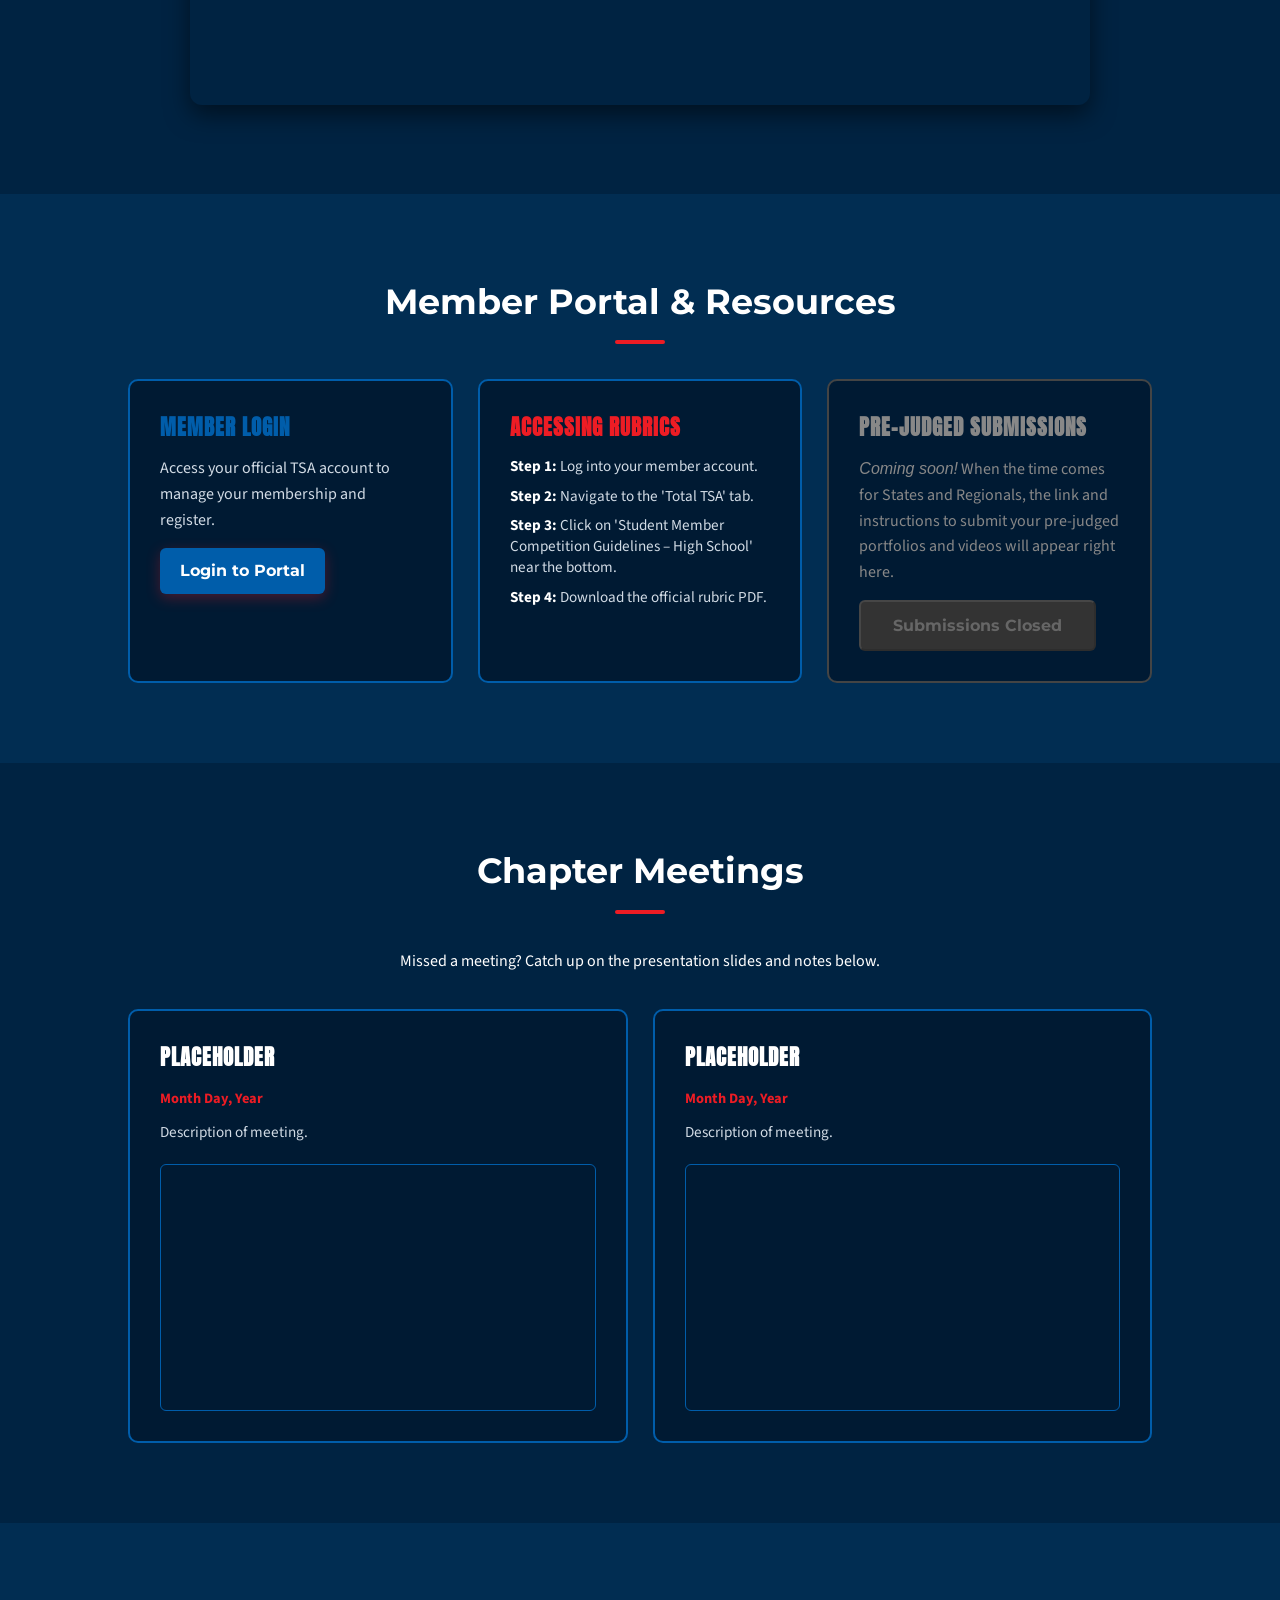
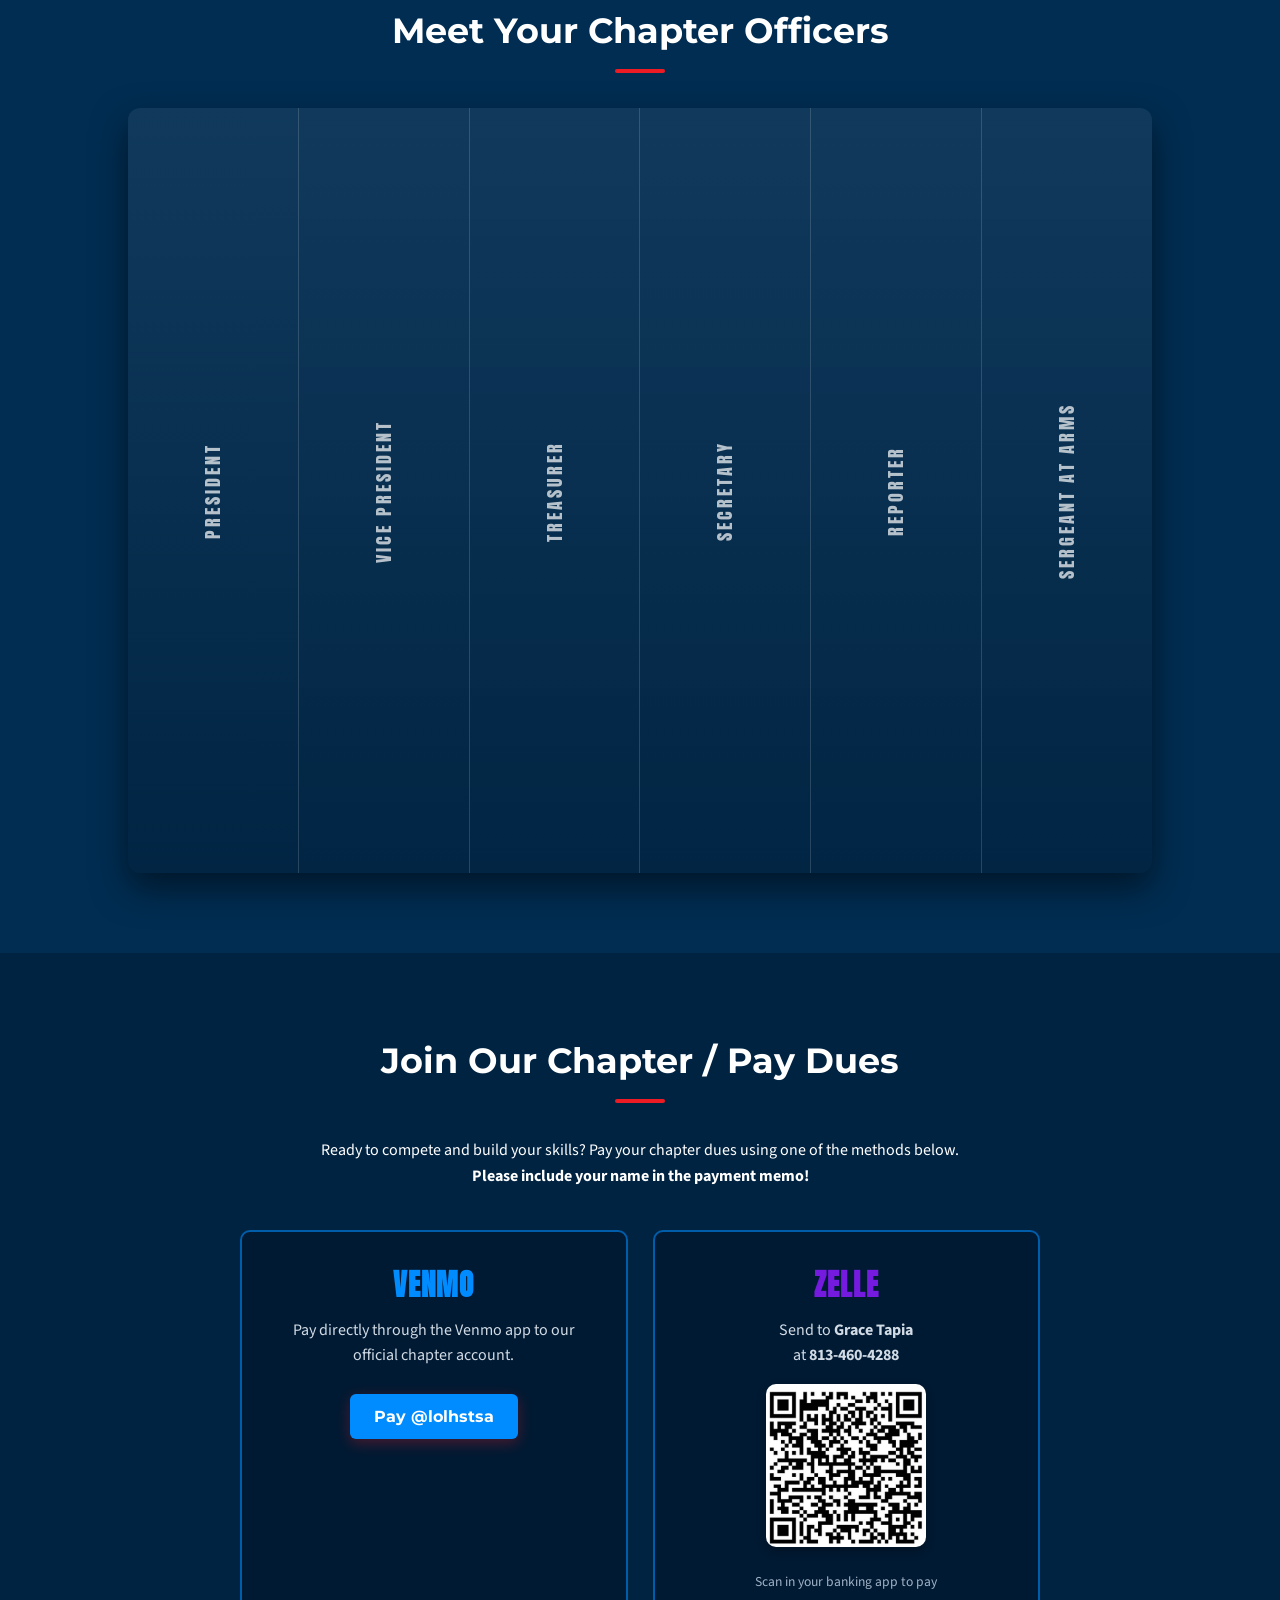
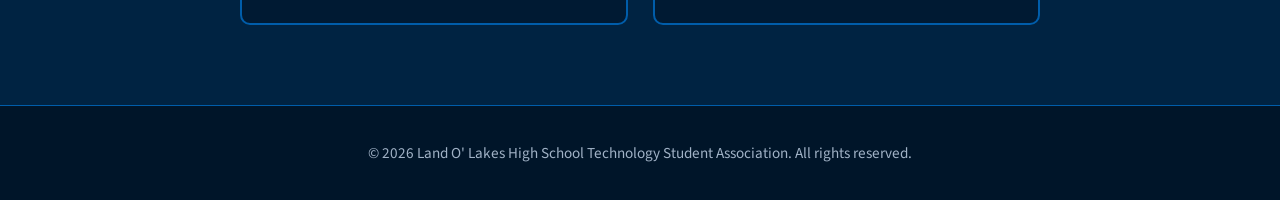
==== commit 2d371e3a: "Update index.html" ====
--- a/index.html
+++ b/index.html
@@ -18,6 +18,7 @@
             <a href="#about">About</a>
             <a href="#events-pdf">Events</a>
             <a href="#members">Members</a>
+            <a href="#meetings">Meetings</a>
             <a href="#officers">Officers</a>
             <a href="#join" class="btn-join">Join / Pay Dues</a>
         </nav>
@@ -40,7 +41,7 @@
         
         <div class="embed-container">
             <iframe loading="lazy" style="width: 100%; max-width: 900px; height: 600px; border: none; border-radius: 12px; box-shadow: 0 10px 25px rgba(0,0,0,0.5);"
-                src="https://www.canva.com/design/DAxxxxxx/view?embed" allowfullscreen="allowfullscreen" allow="fullscreen">
+                src="https://www.canva.com/design/DAHOMjHlnxo/EkFaj3ijOLuslB8XynIH-Q/view" allowfullscreen="allowfullscreen" allow="fullscreen">
             </iframe>
         </div>
     </section>
@@ -52,15 +53,15 @@
             <div class="card">
                 <h3 style="color: #005daa; font-family: 'Anton', sans-serif; letter-spacing: 1px;">MEMBER LOGIN</h3>
                 <p>Access your official TSA account to manage your membership and register.</p>
-                <a href="#" target="_blank" class="btn-main" style="margin-top: 15px; background-color: #005daa; padding: 10px 20px;">Login to Portal</a>
+                <a href="https://tsamembership.registermychapter.com/members#" target="_blank" class="btn-main" style="margin-top: 15px; background-color: #005daa; padding: 10px 20px;">Login to Portal</a>
             </div>
 
             <div class="card">
                 <h3 style="color: #ed1c24; font-family: 'Anton', sans-serif; letter-spacing: 1px;">ACCESSING RUBRICS</h3>
                 <div class="event-details" style="margin-top: 10px;">
                     <p><strong>Step 1:</strong> Log into your member account.</p>
-                    <p><strong>Step 2:</strong> Navigate to the 'Resources' tab.</p>
-                    <p><strong>Step 3:</strong> Search for your specific event.</p>
+                    <p><strong>Step 2:</strong> Navigate to the 'Total TSA' tab.</p>
+                    <p><strong>Step 3:</strong> Click on 'Student Member Competition Guidelines – High School' near the bottom.</p>
                     <p><strong>Step 4:</strong> Download the official rubric PDF.</p>
                 </div>
             </div>
@@ -73,6 +74,38 @@
 
         </div>
     </section>
+    <section id="meetings" class="container alt-bg">
+        <h2>Chapter Meetings</h2>
+        <p class="text-center" style="margin-bottom: 35px;">Missed a meeting? Catch up on the presentation slides and notes below.</p>
+        
+        <div class="grid">
+            
+            <div class="card">
+                <h3 style="color: #ffffff; font-family: 'Anton', sans-serif; letter-spacing: 1px;">PLACEHOLDER</h3>
+                <p style="color: #ed1c24; font-size: 0.9rem; font-weight: bold; margin-bottom: 10px;">Month Day, Year</p>
+                <p style="margin-bottom: 20px; font-size: 0.95rem;">Description of meeting.</p>
+                
+                <div style="position: relative; padding-bottom: 56.25%; height: 0; overflow: hidden; border-radius: 6px; border: 1px solid #005daa;">
+                    <iframe style="position: absolute; top: 0; left: 0; width: 100%; height: 100%; border: none;" 
+                            src="about:blank" title="Meeting 1 Slides">
+                    </iframe>
+                </div>
+            </div>
+
+            <div class="card">
+                <h3 style="color: #ffffff; font-family: 'Anton', sans-serif; letter-spacing: 1px;">PLACEHOLDER</h3>
+                <p style="color: #ed1c24; font-size: 0.9rem; font-weight: bold; margin-bottom: 10px;">Month Day, Year</p>
+                <p style="margin-bottom: 20px; font-size: 0.95rem;">Description of meeting.</p>
+                
+                <div style="position: relative; padding-bottom: 56.25%; height: 0; overflow: hidden; border-radius: 6px; border: 1px solid #005daa;">
+                    <iframe style="position: absolute; top: 0; left: 0; width: 100%; height: 100%; border: none;" 
+                            src="about:blank" title="Meeting 2 Slides">
+                    </iframe>
+                </div>
+            </div>
+
+        </div>
+    </section>
 
     <section id="officers" class="container">
         <h2>Meet Your Chapter Officers</h2>
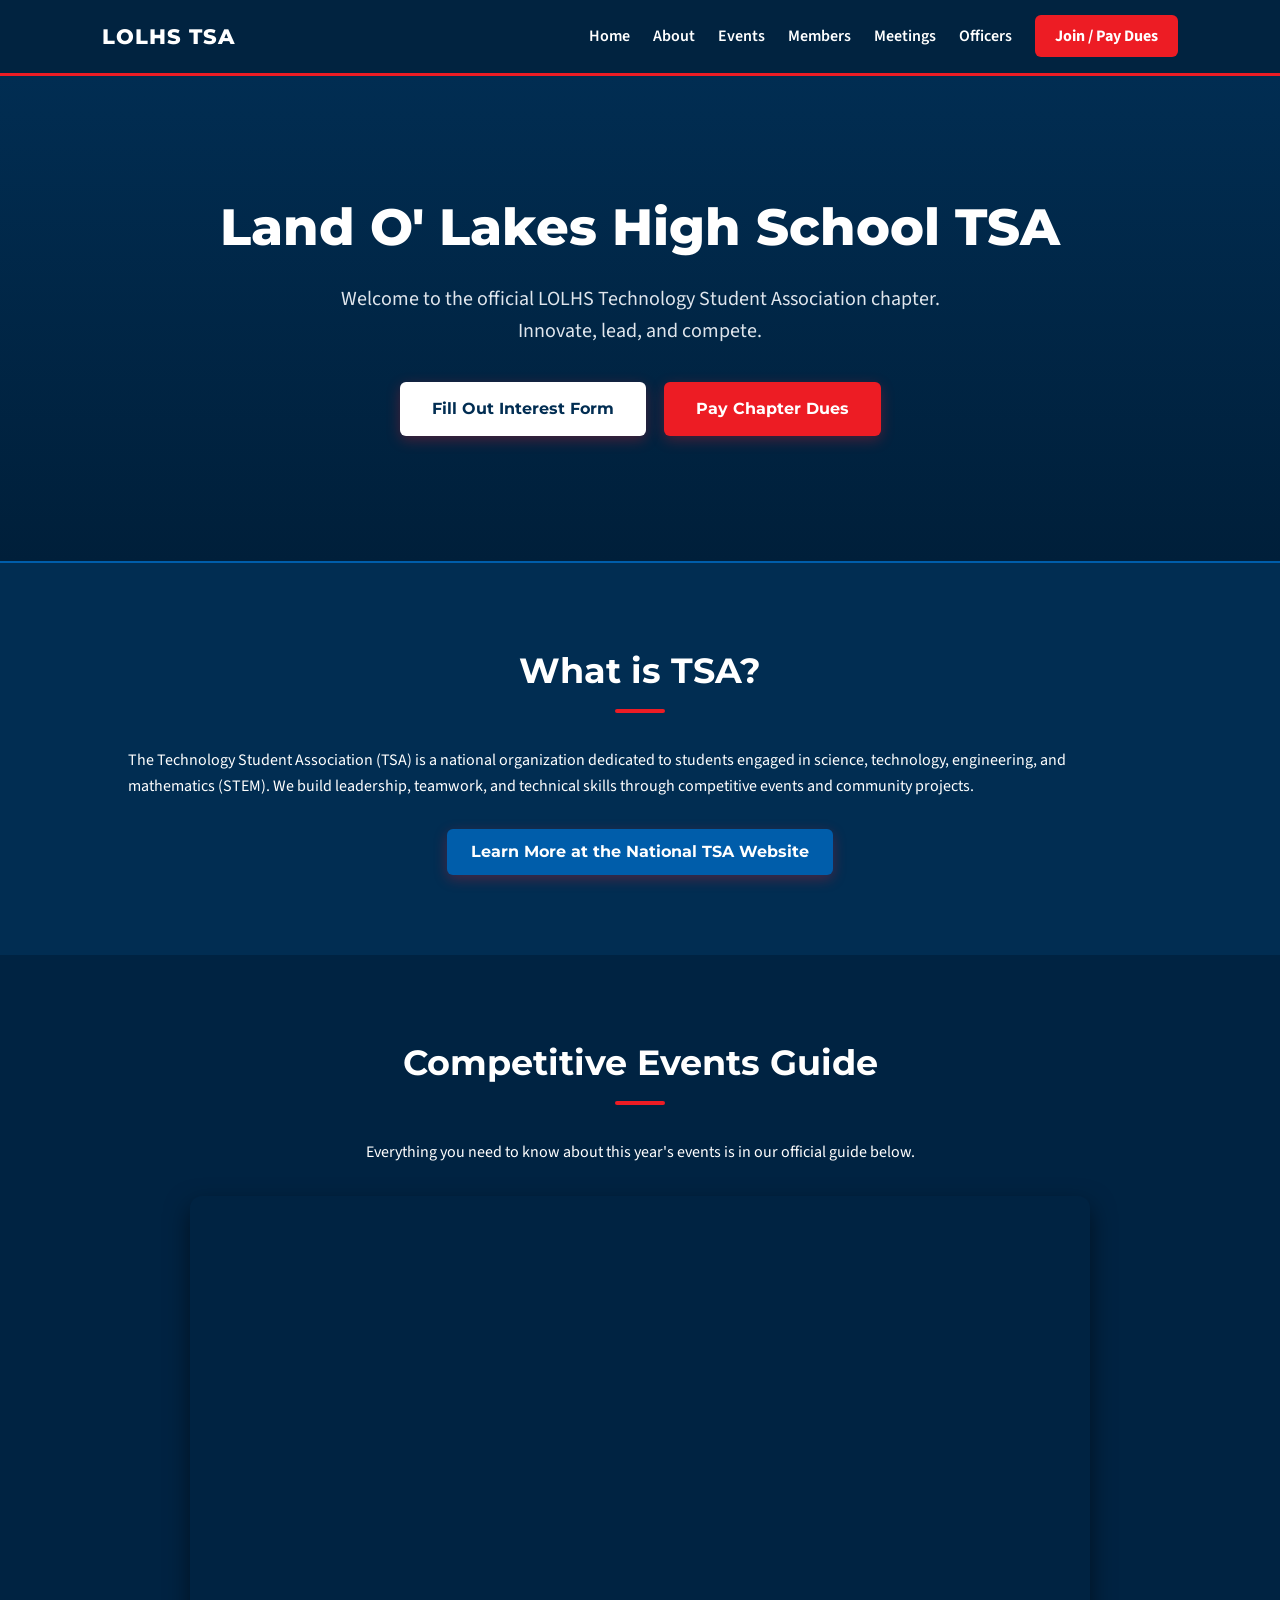
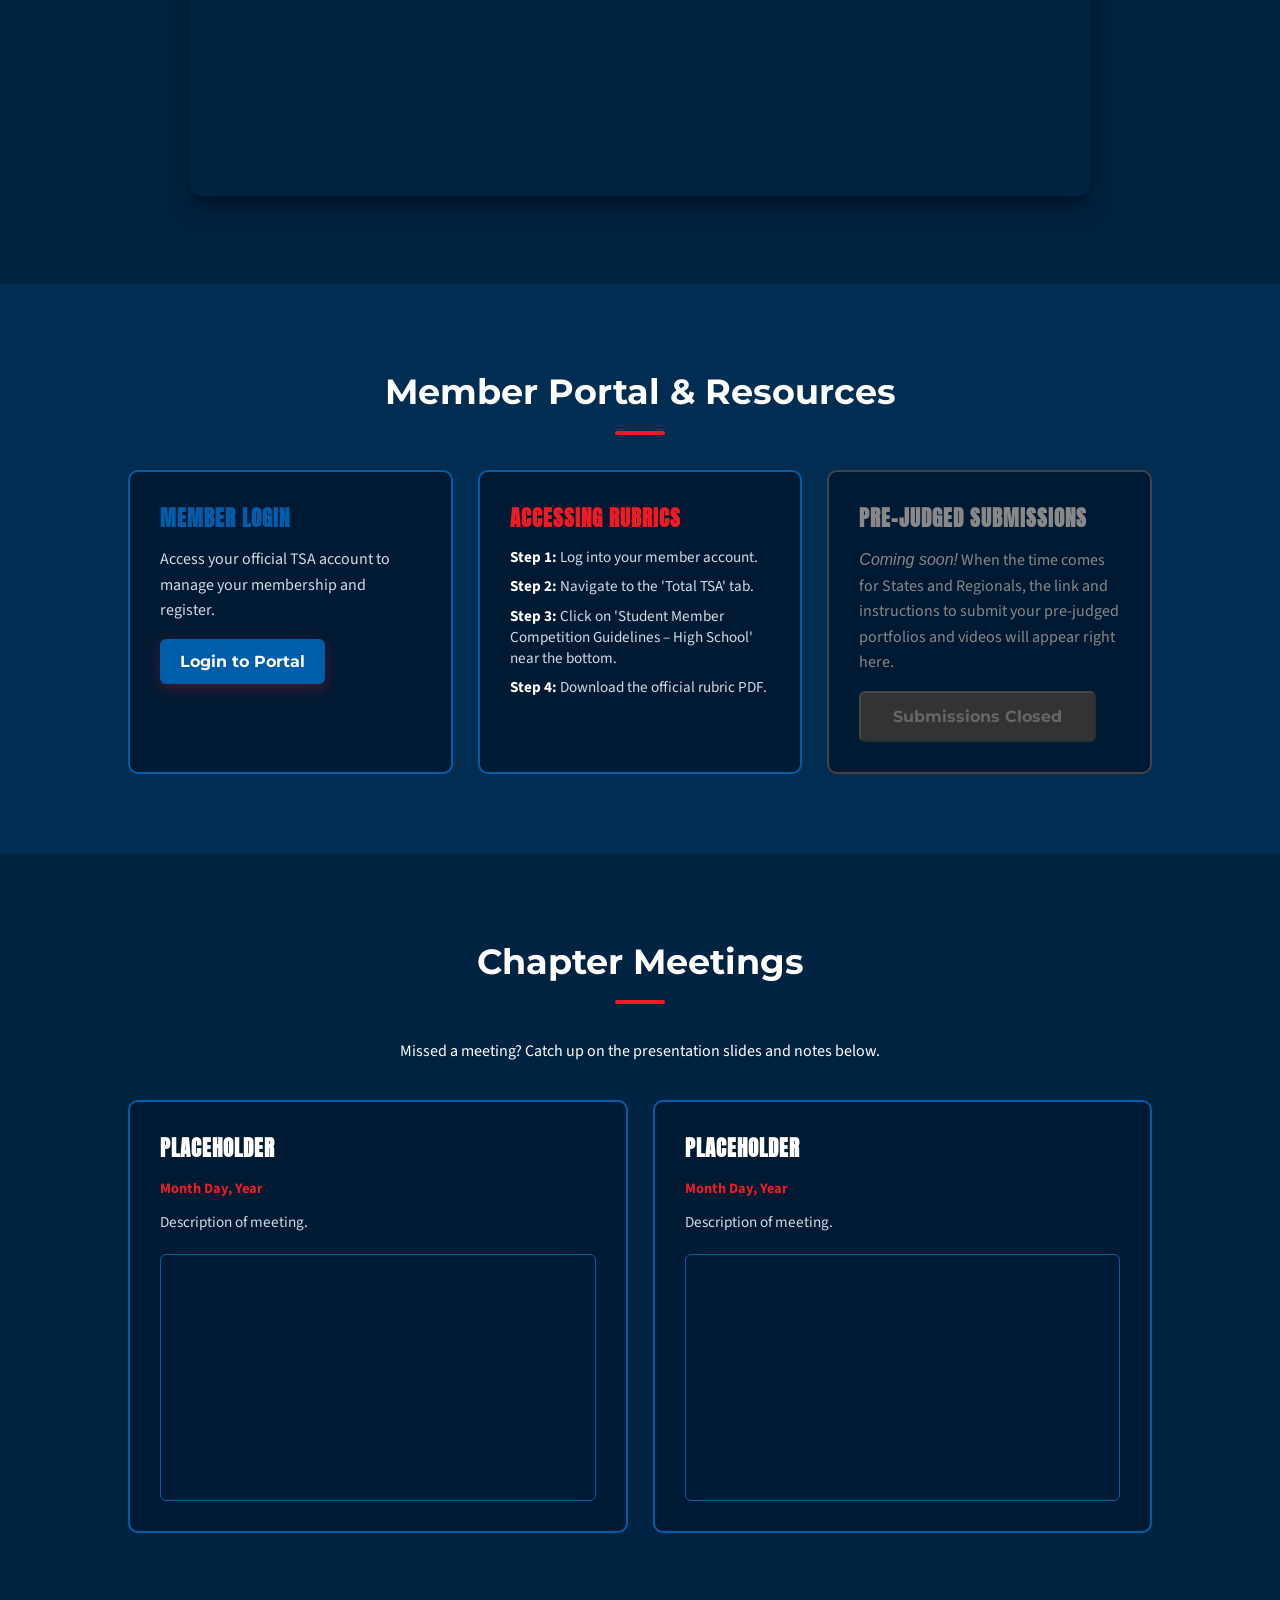
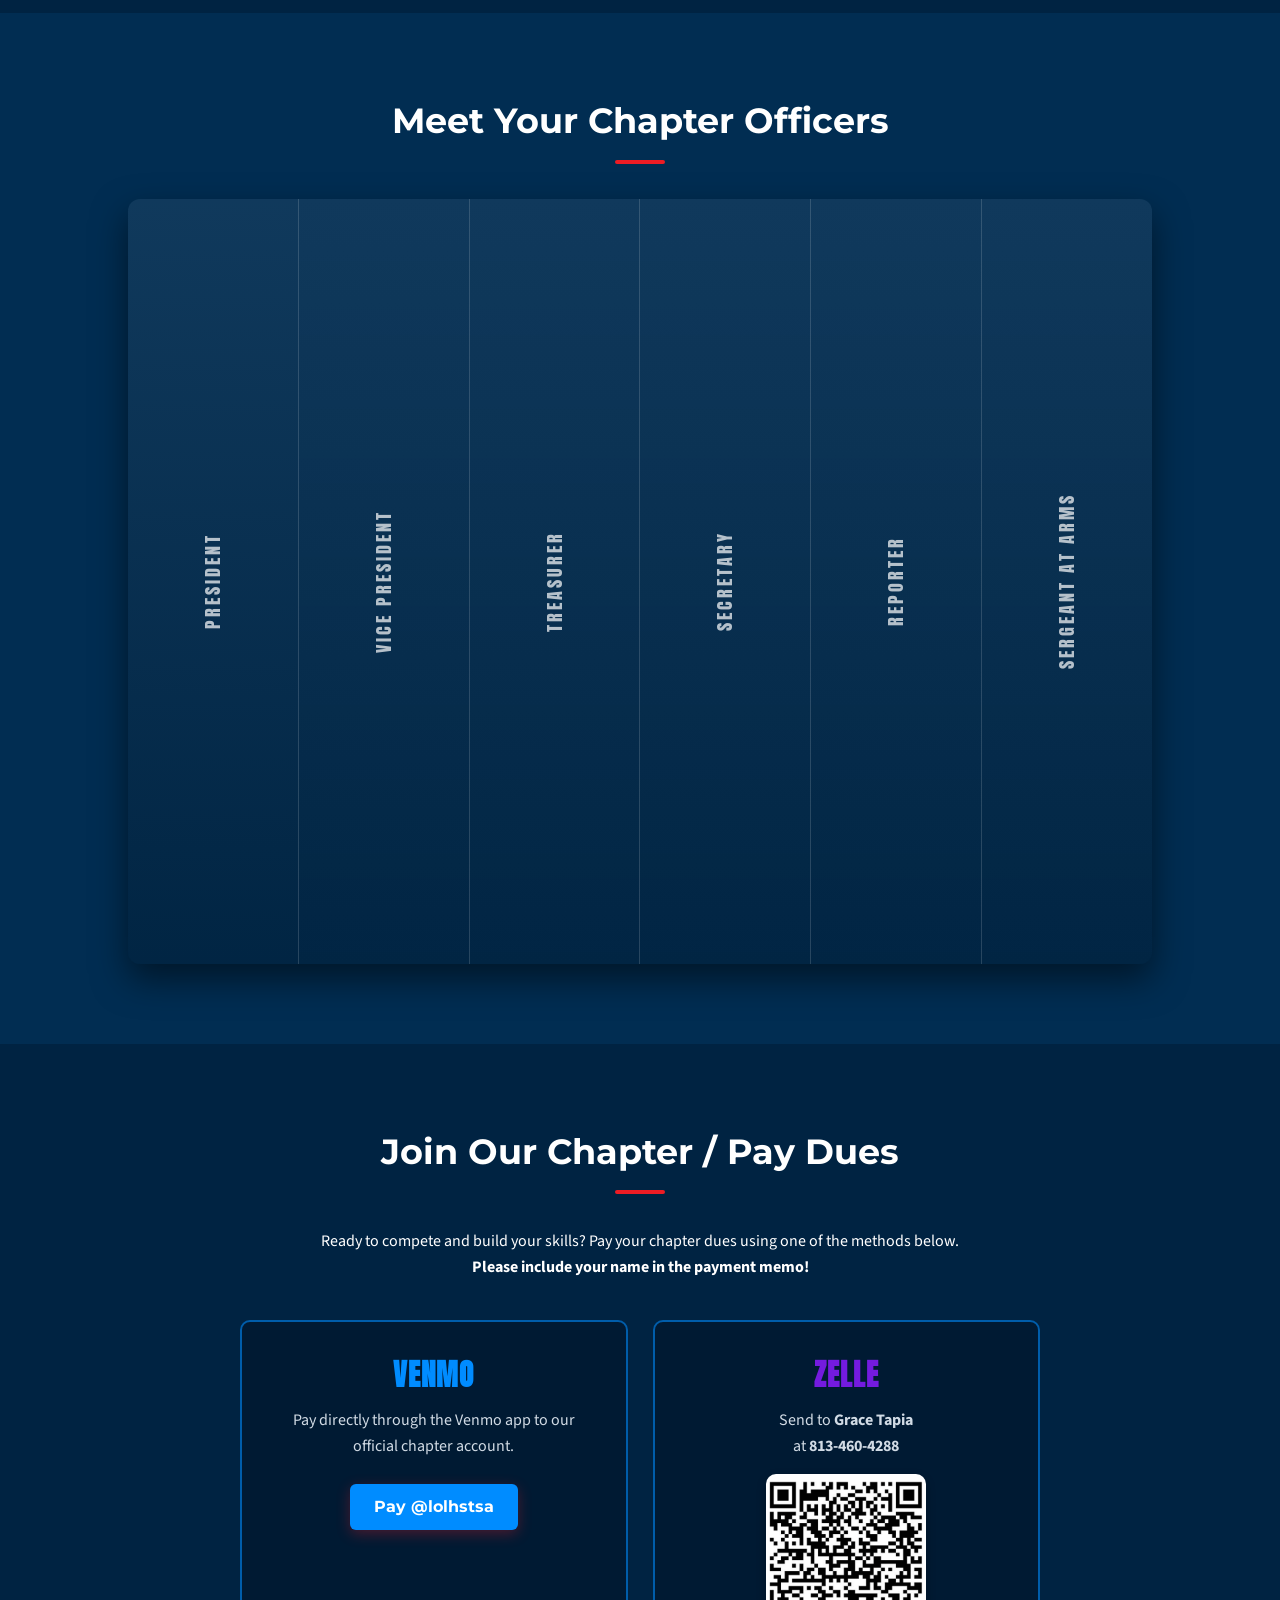
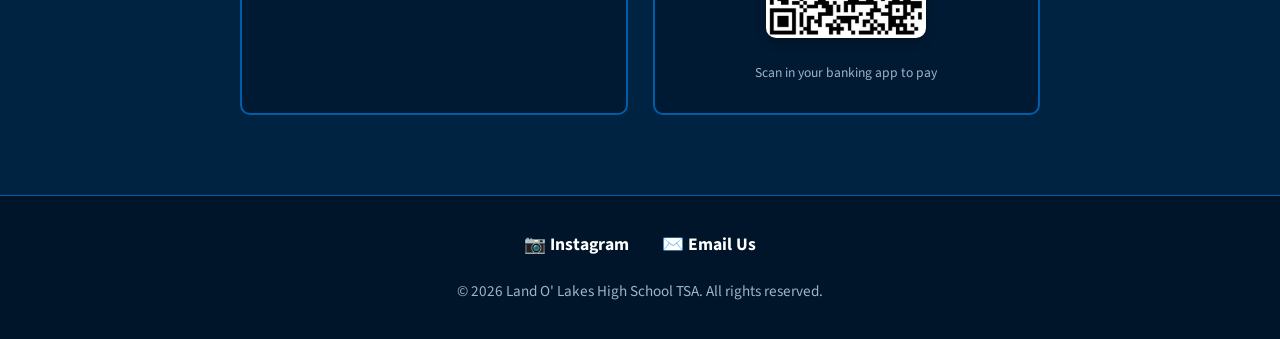
==== commit be9eecad: "Update index.html" ====
--- a/index.html
+++ b/index.html
@@ -26,13 +26,19 @@
 
     <section id="home" class="hero">
         <h1>Land O' Lakes High School TSA</h1>
-        <p>Welcome to the official LOLHS Technology Student Association chapter. Learning to lead in a technical world.</p>
-        <a href="#join" class="btn-main">Become a Member</a>
-    </section>
-
+        <p>Welcome to the official LOLHS Technology Student Association chapter. Innovate, lead, and compete.</p>
+        <div style="margin-top: 20px;">
+            <a href="https://forms.gle/j8JV4A54yaVybnM98" target="_blank" class="btn-main" style="background-color: #ffffff; color: #012d52; margin-right: 15px; margin-bottom: 15px;">Fill Out Interest Form</a>
+            <a href="#join" class="btn-main">Pay Chapter Dues</a>
+        </div>
+    </section>
     <section id="about" class="container">
         <h2>What is TSA?</h2>
         <p>The Technology Student Association (TSA) is a national organization dedicated to students engaged in science, technology, engineering, and mathematics (STEM). We build leadership, teamwork, and technical skills through competitive events and community projects.</p>
+        
+        <div style="text-align: center; margin-top: 30px;">
+            <a href="https://tsaweb.org/students" target="_blank" class="btn-main" style="background-color: #005daa; padding: 10px 24px;">Learn More at the National TSA Website</a>
+        </div>
     </section>
 
     <section id="events-pdf" class="container alt-bg text-center">
@@ -41,7 +47,7 @@
         
         <div class="embed-container">
             <iframe loading="lazy" style="width: 100%; max-width: 900px; height: 600px; border: none; border-radius: 12px; box-shadow: 0 10px 25px rgba(0,0,0,0.5);"
-                src="https://www.canva.com/design/DAHOMjHlnxo/EkFaj3ijOLuslB8XynIH-Q/view" allowfullscreen="allowfullscreen" allow="fullscreen">
+                src="https://www.canva.com/design/DAHOMjHlnxo/EkFaj3ijOLuslB8XynIH-Q/view?embed" allowfullscreen="allowfullscreen" allow="fullscreen">
             </iframe>
         </div>
     </section>
@@ -113,7 +119,7 @@
         <div class="officer-showcase">
             <div class="officer" onclick="expandOfficer(this)">
                 <div class="white-bar"></div>
-                <div class="photo" style="background-image:url('https://images.unsplash.com/photo-1573496359142-b8d87734a5a2?auto=format&fit=crop&w=800&q=80');"></div>
+                <div class="photo" style="background-image:url('https://i.postimg.cc/nhbRctHT/Chat-GPT-Image-Aug-3-2026-11-48-16-PM.png?auto=format&fit=crop&w=800&q=80');"></div>
                 <div class="vertical-name">PRESIDENT</div>
                 <div class="content">
                     <div class="title-panel">
@@ -139,7 +145,7 @@
 
             <div class="officer" onclick="expandOfficer(this)">
                 <div class="white-bar"></div>
-                <div class="photo" style="background-image:url('https://images.unsplash.com/photo-1507003211169-0a1dd7228f2d?auto=format&fit=crop&w=800&q=80');"></div>
+                <div class="photo" style="background-image:url('https://i.postimg.cc/wTdBd0tW/IMG-4688.jpg?auto=format&fit=crop&w=800&q=80');"></div>
                 <div class="vertical-name">TREASURER</div>
                 <div class="content">
                     <div class="title-panel">
@@ -212,7 +218,12 @@
     </section>
 
     <footer>
-        <p>&copy; 2026 Land O' Lakes High School Technology Student Association. All rights reserved.</p>
+        <div style="margin-bottom: 20px;">
+            <a href="https://www.instagram.com/lolhstsa" target="_blank" style="color: #ffffff; text-decoration: none; margin: 0 15px; font-size: 1.1rem; font-weight: bold; transition: color 0.2s;" onmouseover="this.style.color='#ed1c24'" onmouseout="this.style.color='#ffffff'">📷 Instagram</a>
+            
+            <a href="mailto:lolhstsa@gmail.com" style="color: #ffffff; text-decoration: none; margin: 0 15px; font-size: 1.1rem; font-weight: bold; transition: color 0.2s;" onmouseover="this.style.color='#ed1c24'" onmouseout="this.style.color='#ffffff'">✉️ Email Us</a>
+        </div>
+        <p>&copy; 2026 Land O' Lakes High School TSA. All rights reserved.</p>
     </footer>
 
 </body>
